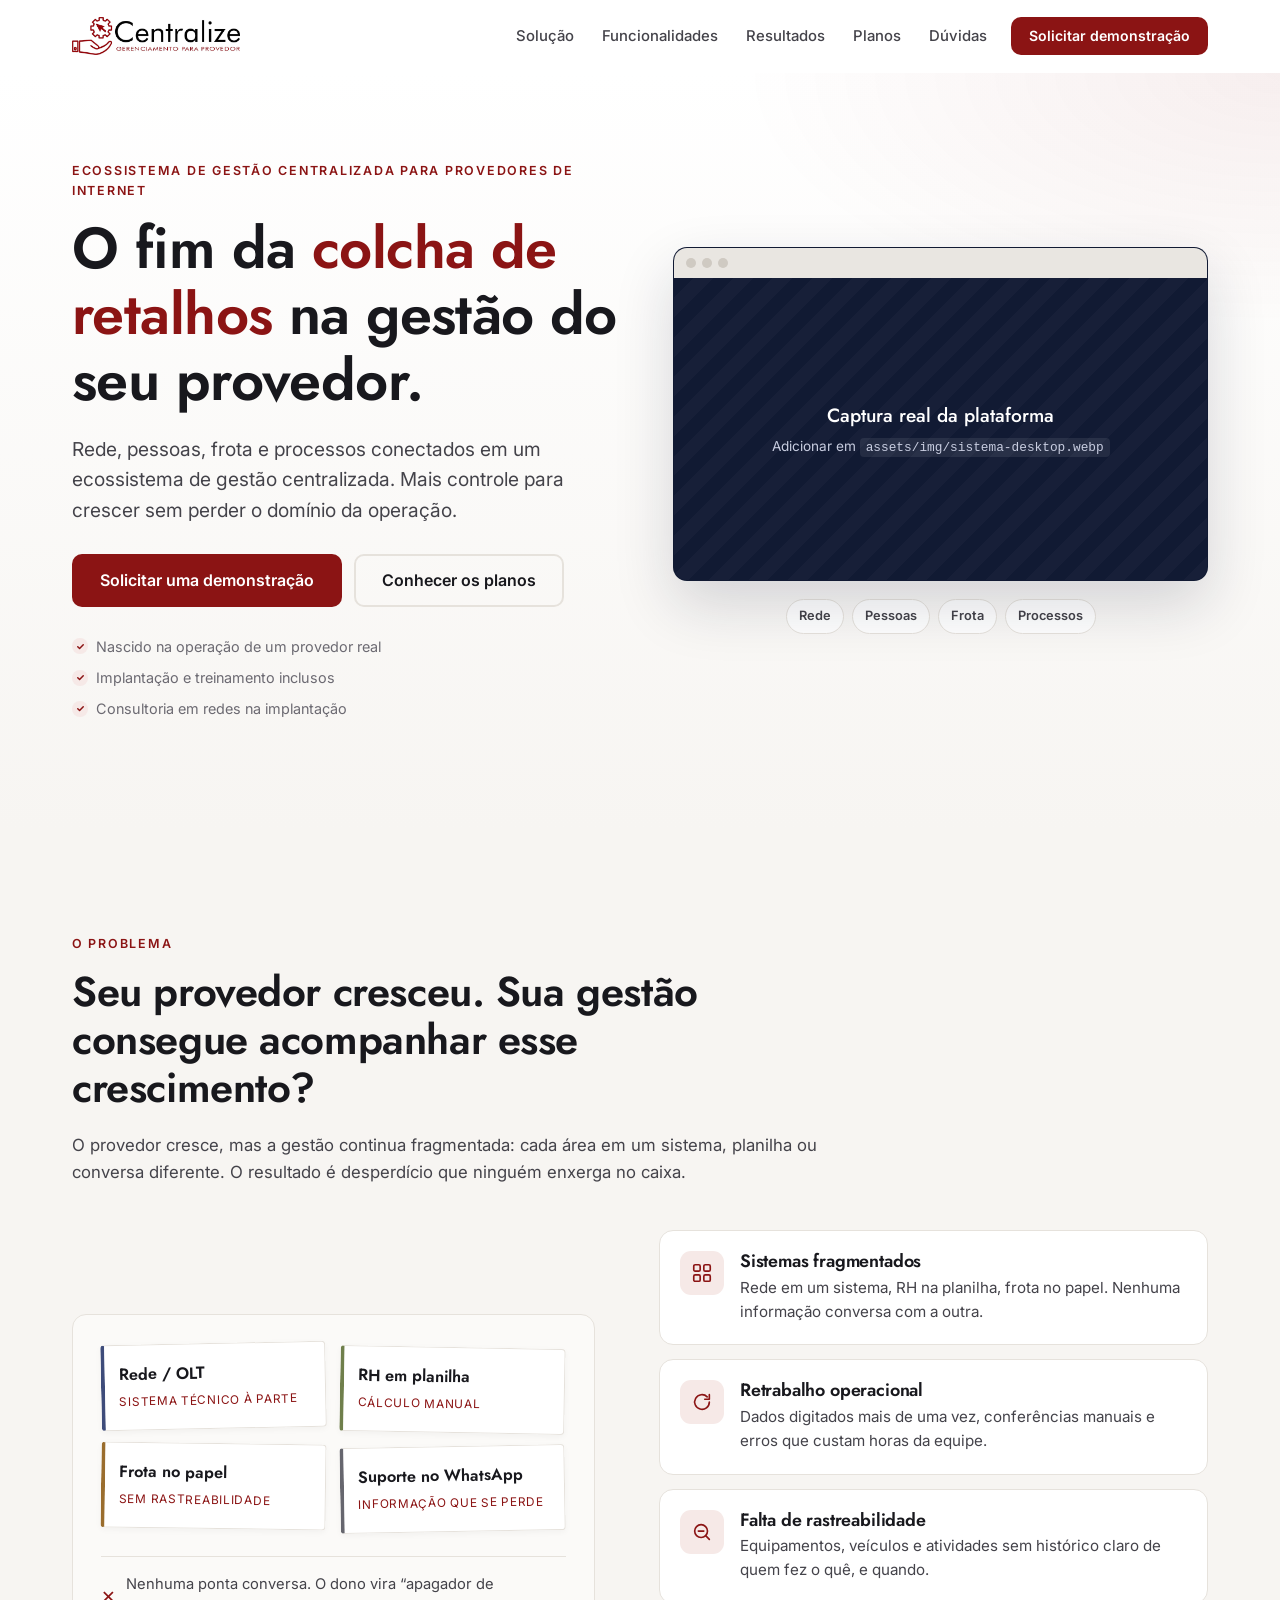
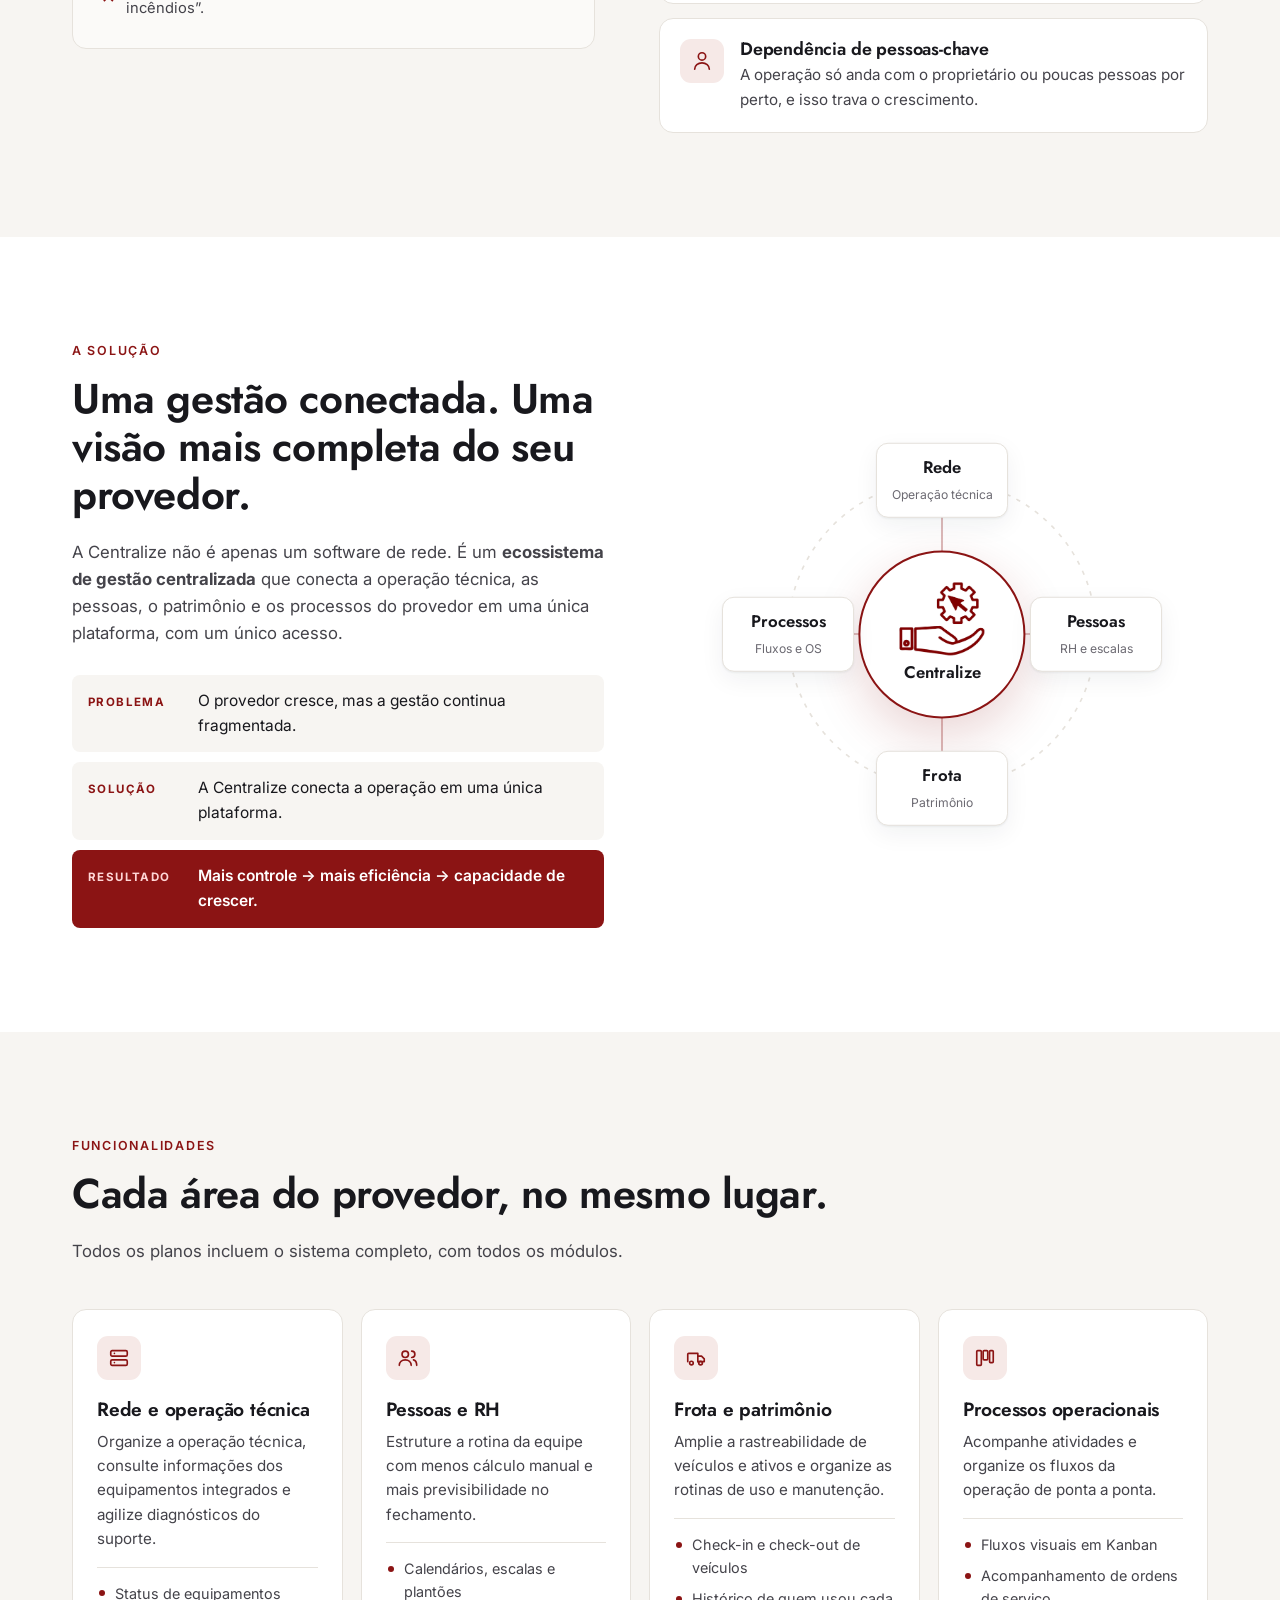
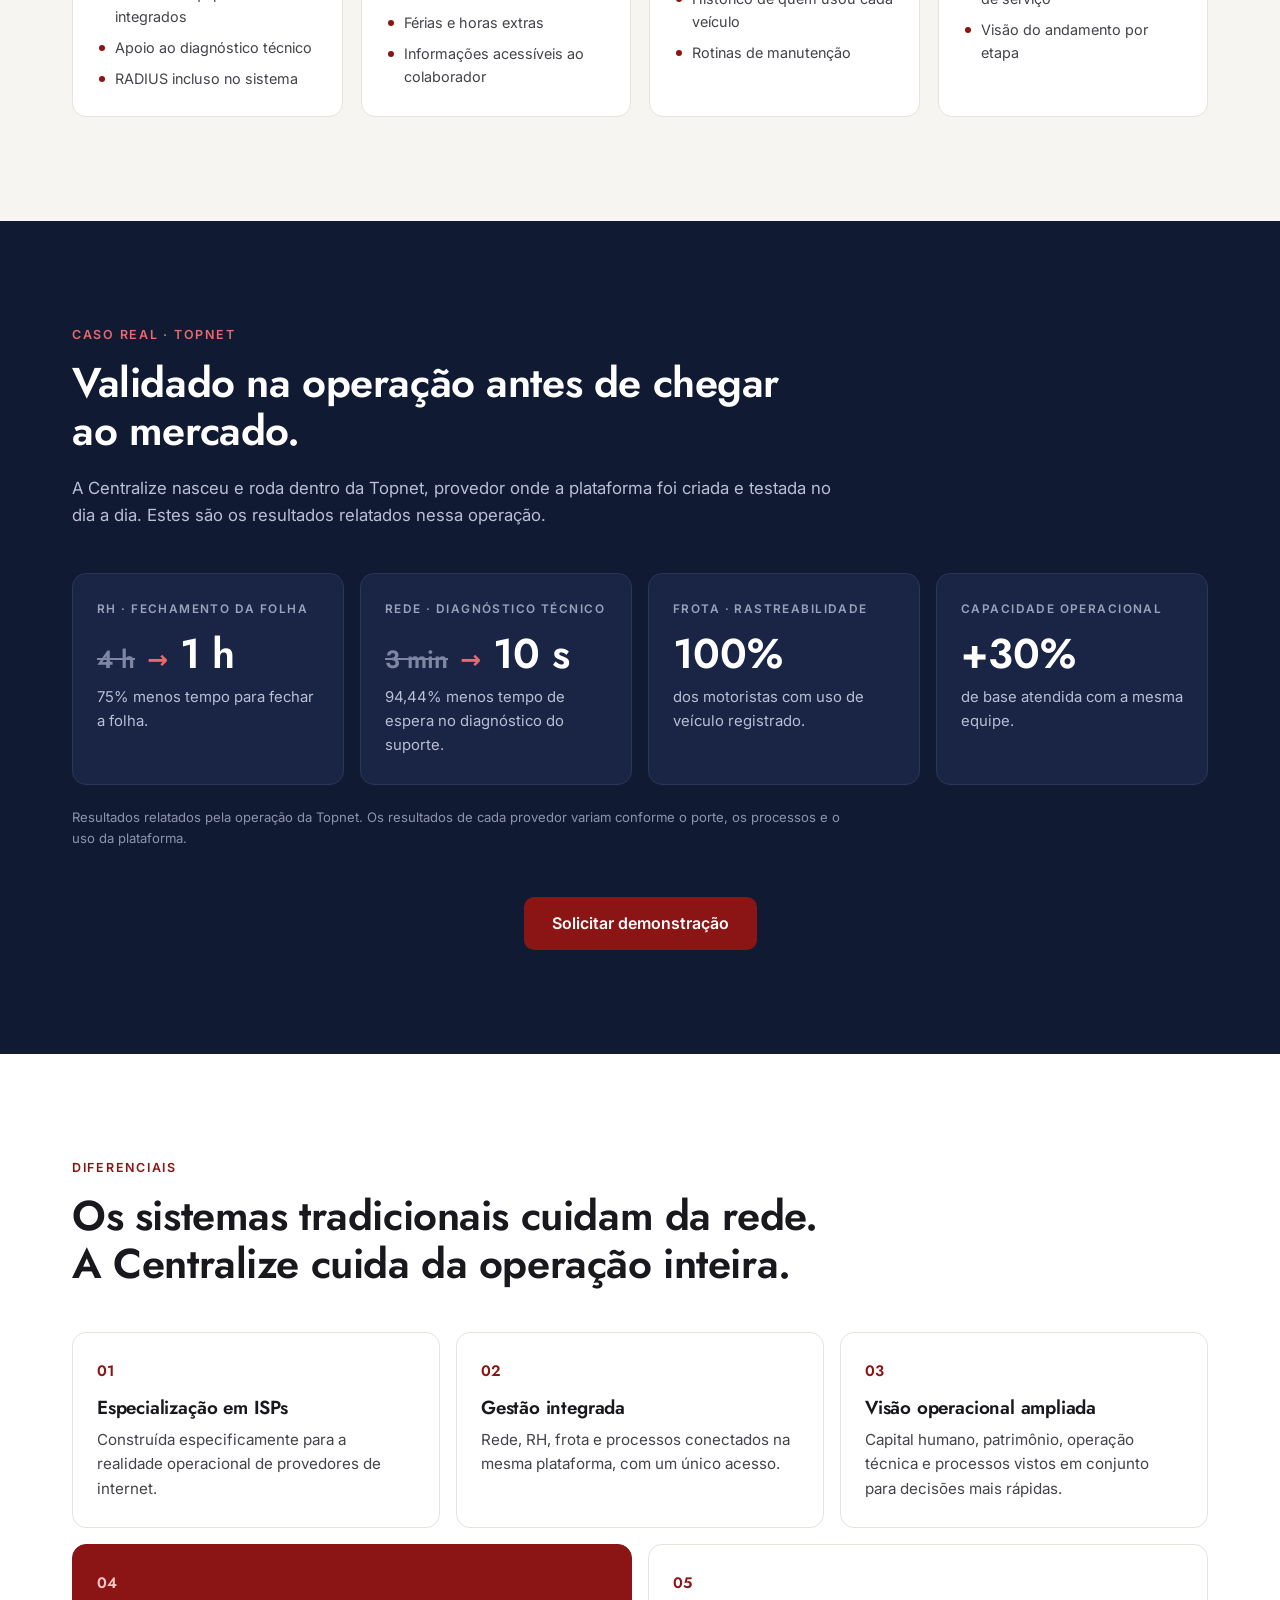
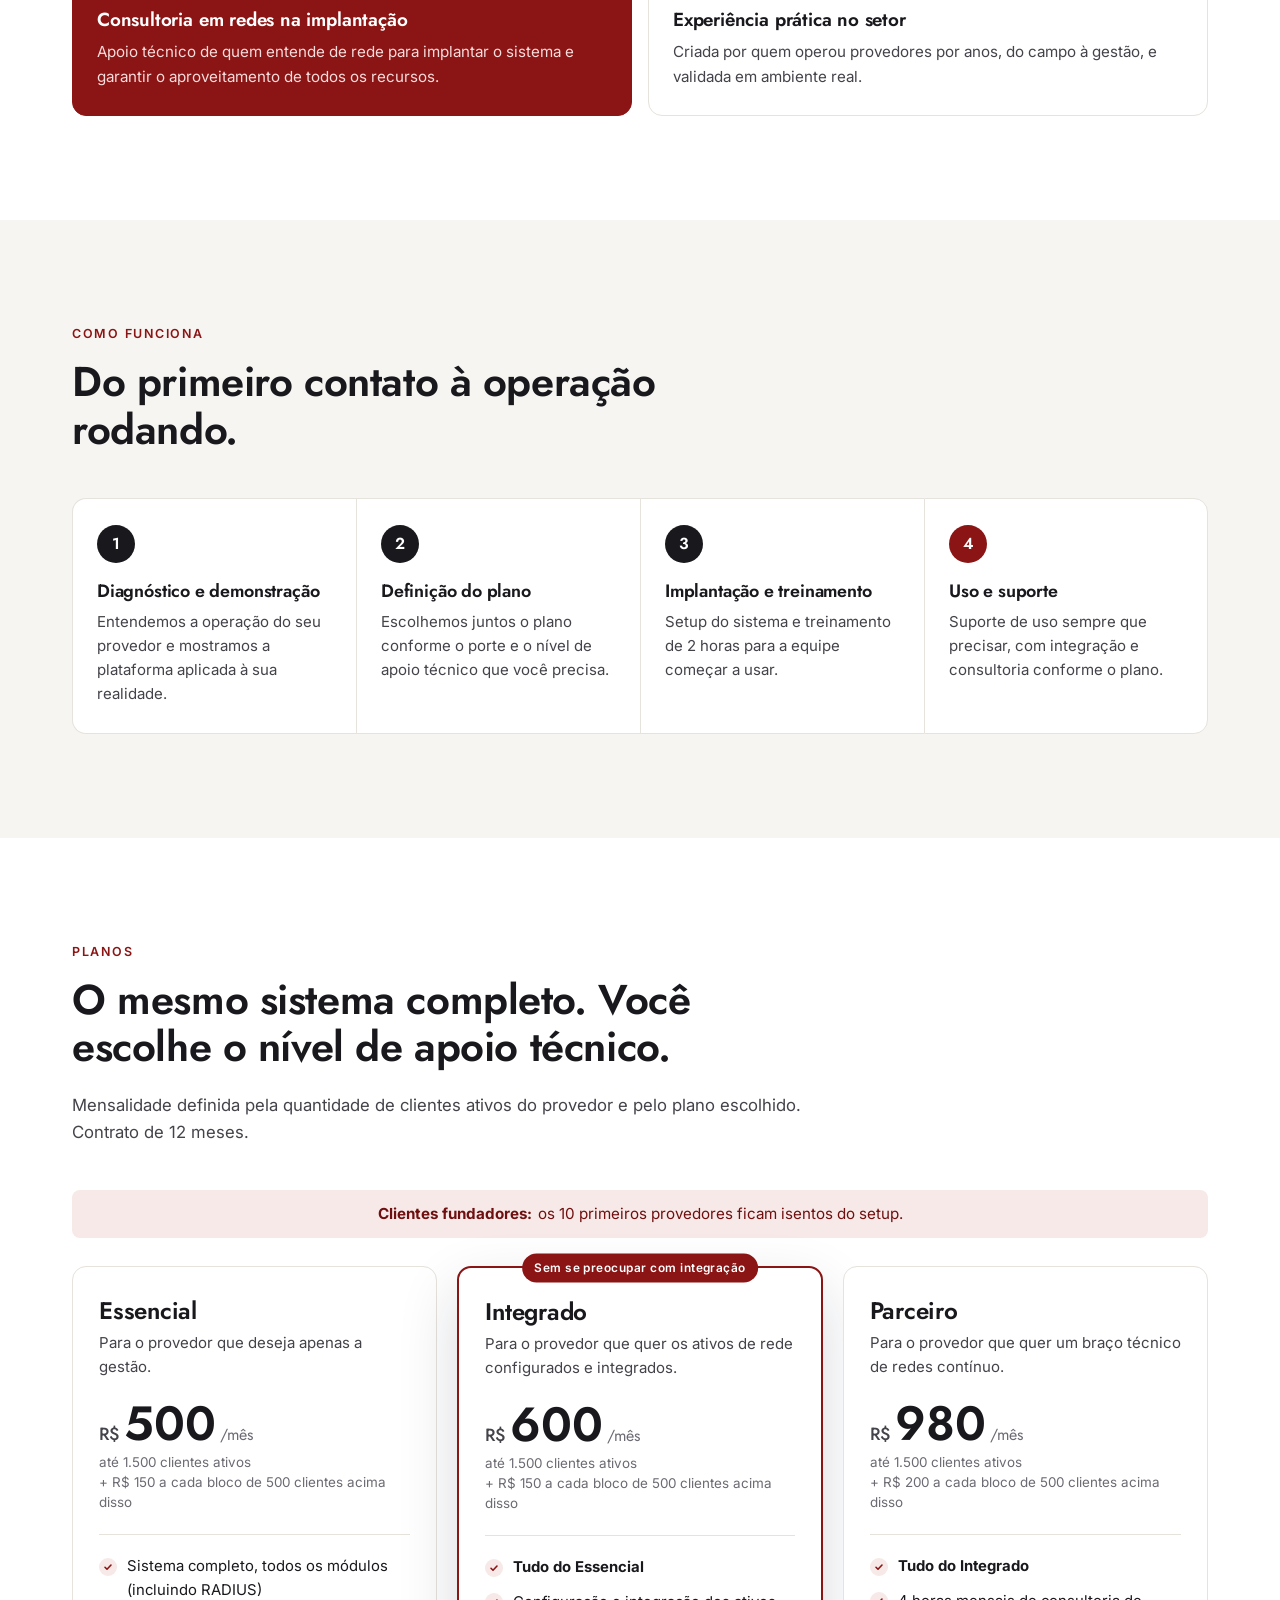
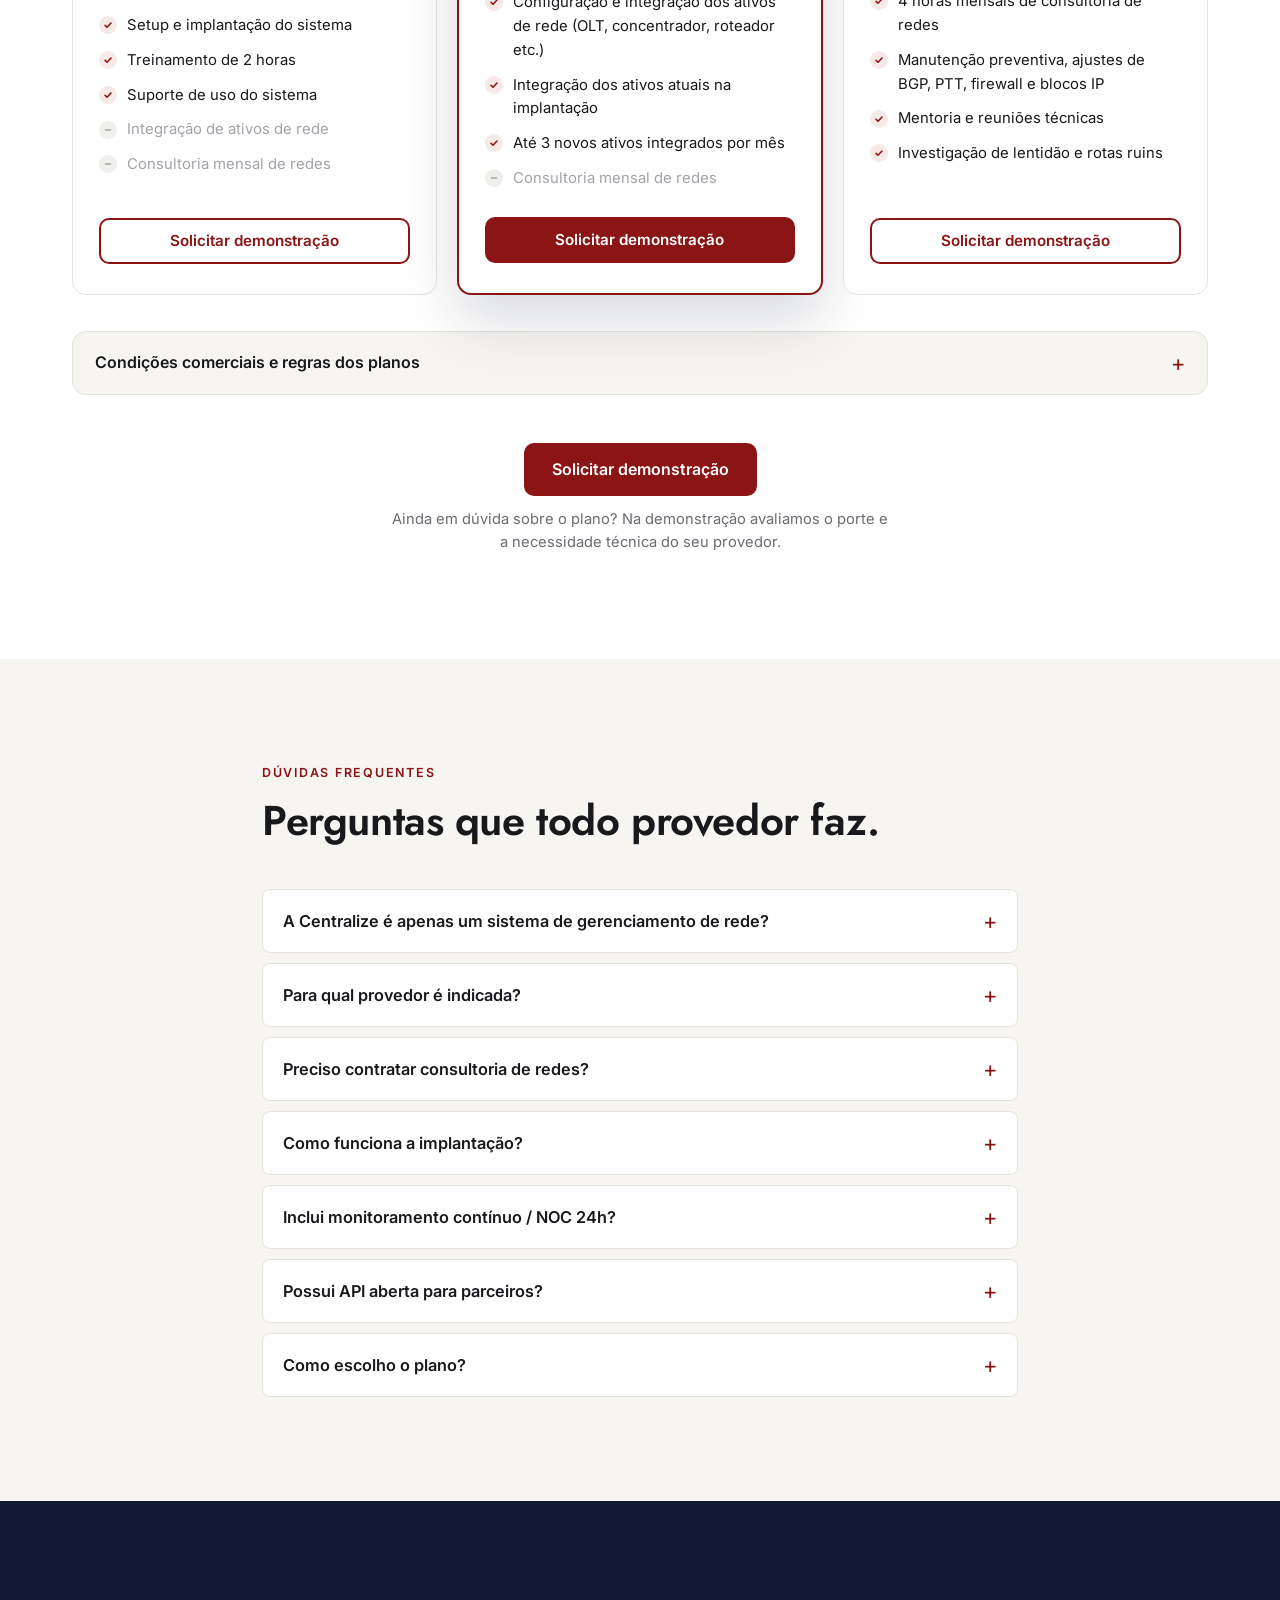
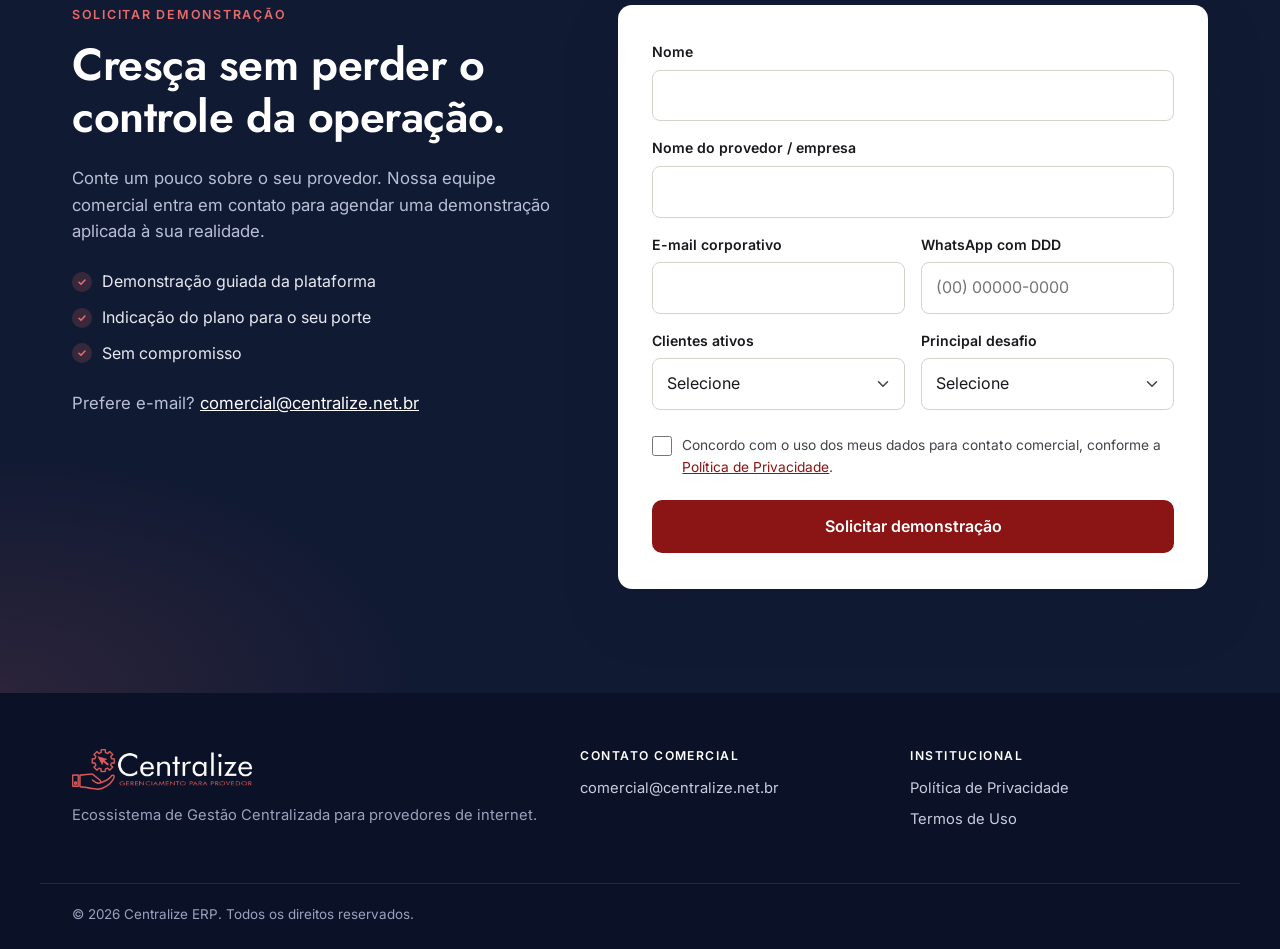
==== index.html @ 0c396b92 "Landing page inicial da Centralize Co-Authored-By: Claude Opus 5.5 <noreply@anthropic.com>" ====
<!doctype html>
<html lang="pt-BR">
<head>
  <meta charset="utf-8">
  <meta name="viewport" content="width=device-width, initial-scale=1">
  <title>Centralize ERP | Gestão integrada para provedores de internet</title>
  <meta name="description" content="ERP para provedores de internet: rede, pessoas, frota e processos conectados em um ecossistema de gestão centralizada. Cresça sem perder o controle da operação do seu ISP.">
  <link rel="canonical" href="https://centralize.net.br/">
  <meta name="theme-color" content="#8b1414">

  <meta property="og:type" content="website">
  <meta property="og:locale" content="pt_BR">
  <meta property="og:site_name" content="Centralize ERP">
  <meta property="og:title" content="Centralize ERP | Gestão integrada para provedores de internet">
  <meta property="og:description" content="Rede, pessoas, frota e processos conectados em um só ecossistema. Cresça sem perder o controle da operação.">
  <meta property="og:url" content="https://centralize.net.br/">
  <meta property="og:image" content="https://centralize.net.br/assets/img/og-image.jpg">
  <meta property="og:image:width" content="1200">
  <meta property="og:image:height" content="630">
  <meta name="twitter:card" content="summary_large_image">

  <link rel="icon" type="image/png" sizes="32x32" href="assets/img/favicon-32.png">
  <link rel="apple-touch-icon" href="assets/img/apple-touch-icon.png">

  <link rel="preconnect" href="https://fonts.googleapis.com">
  <link rel="preconnect" href="https://fonts.gstatic.com" crossorigin>
  <link href="https://fonts.googleapis.com/css2?family=Inter:wght@400;500;600;700&family=Jost:wght@500;600;700&display=swap" rel="stylesheet">
  <link rel="stylesheet" href="css/styles.css">

  <script type="application/ld+json">
  {
    "@context": "https://schema.org",
    "@type": "SoftwareApplication",
    "name": "Centralize ERP",
    "applicationCategory": "BusinessApplication",
    "operatingSystem": "Web",
    "description": "Ecossistema de gestão centralizada para provedores de internet: rede, pessoas, frota e processos em uma única plataforma.",
    "url": "https://centralize.net.br/"
  }
  </script>
</head>
<body>
  <a class="skip-link" href="#conteudo">Pular para o conteúdo</a>

  <!-- 01. Cabeçalho -->
  <header class="site-header" id="topo">
    <div class="container header-inner">
      <a href="#topo" class="brand" aria-label="Centralize ERP — início">
        <img src="assets/img/logo-horizontal.png" alt="Centralize — Gerenciamento para provedor" width="600" height="138">
      </a>
      <nav class="nav" id="nav" aria-label="Navegação principal">
        <ul>
          <li><a href="#solucao">Solução</a></li>
          <li><a href="#funcionalidades">Funcionalidades</a></li>
          <li><a href="#resultados">Resultados</a></li>
          <li><a href="#planos">Planos</a></li>
          <li><a href="#faq">Dúvidas</a></li>
        </ul>
        <a href="#demonstracao" class="btn btn-primary nav-cta" data-cta="nav_mobile">Solicitar demonstração</a>
      </nav>
      <a href="#demonstracao" class="btn btn-primary btn-sm header-cta" data-cta="header">Solicitar demonstração</a>
      <button class="nav-toggle" type="button" aria-controls="nav" aria-expanded="false" aria-label="Abrir menu">
        <span></span><span></span><span></span>
      </button>
    </div>
  </header>

  <main id="conteudo">

    <!-- 02. Hero -->
    <section class="hero" aria-labelledby="hero-title">
      <div class="container hero-grid">
        <div class="hero-copy">
          <p class="eyebrow">Ecossistema de Gestão Centralizada para provedores de internet</p>
          <h1 id="hero-title">O fim da <span class="accent">colcha de retalhos</span> na gestão do seu provedor.</h1>
          <p class="lead">Rede, pessoas, frota e processos conectados em um ecossistema de gestão centralizada. Mais controle para crescer sem perder o domínio da operação.</p>
          <div class="hero-actions">
            <a href="#demonstracao" class="btn btn-primary btn-lg" data-cta="hero">Solicitar uma demonstração</a>
            <a href="#planos" class="btn btn-ghost btn-lg" data-cta="hero_planos">Conhecer os planos</a>
          </div>
          <ul class="hero-proof" aria-label="Destaques">
            <li>Nascido na operação de um provedor real</li>
            <li>Implantação e treinamento inclusos</li>
            <li>Consultoria em redes na implantação</li>
          </ul>
        </div>

        <!-- Visual: captura REAL do sistema. Substitua o arquivo em assets/img/sistema-desktop.webp -->
        <figure class="hero-visual">
          <div class="screen" data-screenshot>
            <div class="screen-bar" aria-hidden="true"><i></i><i></i><i></i></div>
            <img src="assets/img/sistema-desktop.webp" alt="Tela da plataforma Centralize com o painel da operação técnica" width="1440" height="900" fetchpriority="high">
            <div class="screen-placeholder" aria-hidden="true">
              <strong>Captura real da plataforma</strong>
              <span>Adicionar em <code>assets/img/sistema-desktop.webp</code></span>
            </div>
          </div>
          <figcaption class="visual-tags" aria-label="Áreas conectadas">
            <span>Rede</span><span>Pessoas</span><span>Frota</span><span>Processos</span>
          </figcaption>
        </figure>
      </div>
    </section>

    <!-- 03. Problema -->
    <section class="section section-problem" id="problema" aria-labelledby="problema-title">
      <div class="container">
        <div class="section-head">
          <p class="eyebrow">O problema</p>
          <h2 id="problema-title">Seu provedor cresceu. Sua gestão consegue acompanhar esse crescimento?</h2>
          <p>O provedor cresce, mas a gestão continua fragmentada: cada área em um sistema, planilha ou conversa diferente. O resultado é desperdício que ninguém enxerga no caixa.</p>
        </div>

        <div class="problem-grid">
          <div class="patchwork" aria-hidden="true">
            <div class="patch p1"><b>Rede / OLT</b><small>Sistema técnico à parte</small></div>
            <div class="patch p2"><b>RH em planilha</b><small>Cálculo manual</small></div>
            <div class="patch p3"><b>Frota no papel</b><small>Sem rastreabilidade</small></div>
            <div class="patch p4"><b>Suporte no WhatsApp</b><small>Informação que se perde</small></div>
            <p class="patch-note">Nenhuma ponta conversa. O dono vira “apagador de incêndios”.</p>
          </div>

          <ul class="pain-list">
            <li class="pain">
              <span class="pain-icon" aria-hidden="true"><svg viewBox="0 0 24 24"><rect x="3" y="3" width="7" height="7" rx="1.5"/><rect x="14" y="3" width="7" height="7" rx="1.5"/><rect x="3" y="14" width="7" height="7" rx="1.5"/><rect x="14" y="14" width="7" height="7" rx="1.5"/></svg></span>
              <div><h3>Sistemas fragmentados</h3><p>Rede em um sistema, RH na planilha, frota no papel. Nenhuma informação conversa com a outra.</p></div>
            </li>
            <li class="pain">
              <span class="pain-icon" aria-hidden="true"><svg viewBox="0 0 24 24"><path d="M20 12a8 8 0 1 1-2.34-5.66"/><path d="M20 4v5h-5"/></svg></span>
              <div><h3>Retrabalho operacional</h3><p>Dados digitados mais de uma vez, conferências manuais e erros que custam horas da equipe.</p></div>
            </li>
            <li class="pain">
              <span class="pain-icon" aria-hidden="true"><svg viewBox="0 0 24 24"><circle cx="11" cy="11" r="7"/><path d="m20 20-4-4"/><path d="M8 11h6"/></svg></span>
              <div><h3>Falta de rastreabilidade</h3><p>Equipamentos, veículos e atividades sem histórico claro de quem fez o quê, e quando.</p></div>
            </li>
            <li class="pain">
              <span class="pain-icon" aria-hidden="true"><svg viewBox="0 0 24 24"><circle cx="12" cy="7" r="4"/><path d="M4 21c0-4 3.6-7 8-7s8 3 8 7"/></svg></span>
              <div><h3>Dependência de pessoas-chave</h3><p>A operação só anda com o proprietário ou poucas pessoas por perto, e isso trava o crescimento.</p></div>
            </li>
          </ul>
        </div>
      </div>
    </section>

    <!-- 04. Solução -->
    <section class="section section-solution" id="solucao" aria-labelledby="solucao-title">
      <div class="container solution-grid">
        <div>
          <p class="eyebrow">A solução</p>
          <h2 id="solucao-title">Uma gestão conectada. Uma visão mais completa do seu provedor.</h2>
          <p>A Centralize não é apenas um software de rede. É um <strong>ecossistema de gestão centralizada</strong> que conecta a operação técnica, as pessoas, o patrimônio e os processos do provedor em uma única plataforma, com um único acesso.</p>
          <ol class="essence">
            <li><span>Problema</span>O provedor cresce, mas a gestão continua fragmentada.</li>
            <li><span>Solução</span>A Centralize conecta a operação em uma única plataforma.</li>
            <li><span>Resultado</span>Mais controle → mais eficiência → capacidade de crescer.</li>
          </ol>
        </div>

        <div class="hub" role="img" aria-label="Diagrama: a Centralize no centro conectando Rede, Pessoas e RH, Frota e patrimônio, e Processos">
          <svg class="hub-lines" viewBox="0 0 400 400" aria-hidden="true">
            <circle cx="200" cy="200" r="140" />
            <line x1="200" y1="200" x2="200" y2="60" />
            <line x1="200" y1="200" x2="340" y2="200" />
            <line x1="200" y1="200" x2="200" y2="340" />
            <line x1="200" y1="200" x2="60" y2="200" />
          </svg>
          <div class="hub-core"><img src="assets/img/icone.png" alt="" width="240" height="207"><span>Centralize</span></div>
          <div class="hub-node n-top"><b>Rede</b><small>Operação técnica</small></div>
          <div class="hub-node n-right"><b>Pessoas</b><small>RH e escalas</small></div>
          <div class="hub-node n-bottom"><b>Frota</b><small>Patrimônio</small></div>
          <div class="hub-node n-left"><b>Processos</b><small>Fluxos e OS</small></div>
        </div>
      </div>
    </section>

    <!-- 05. Funcionalidades
         PENDENTE: publicar somente recursos confirmados como disponíveis em produção. -->
    <section class="section" id="funcionalidades" aria-labelledby="func-title">
      <div class="container">
        <div class="section-head">
          <p class="eyebrow">Funcionalidades</p>
          <h2 id="func-title">Cada área do provedor, no mesmo lugar.</h2>
          <p>Todos os planos incluem o sistema completo, com todos os módulos.</p>
        </div>

        <div class="feature-grid">
          <article class="feature">
            <span class="feature-icon" aria-hidden="true"><svg viewBox="0 0 24 24"><rect x="3" y="4" width="18" height="6" rx="1.5"/><rect x="3" y="14" width="18" height="6" rx="1.5"/><path d="M7 7h.01M7 17h.01"/></svg></span>
            <h3>Rede e operação técnica</h3>
            <p>Organize a operação técnica, consulte informações dos equipamentos integrados e agilize diagnósticos do suporte.</p>
            <ul>
              <li>Status de equipamentos integrados</li>
              <li>Apoio ao diagnóstico técnico</li>
              <li>RADIUS incluso no sistema</li>
            </ul>
          </article>
          <article class="feature">
            <span class="feature-icon" aria-hidden="true"><svg viewBox="0 0 24 24"><circle cx="9" cy="8" r="3.5"/><path d="M2.5 20c0-3.6 2.9-6 6.5-6s6.5 2.4 6.5 6"/><path d="M16 4.5a3.5 3.5 0 0 1 0 7M18 14c2.2.6 3.5 2.8 3.5 6"/></svg></span>
            <h3>Pessoas e RH</h3>
            <p>Estruture a rotina da equipe com menos cálculo manual e mais previsibilidade no fechamento.</p>
            <ul>
              <li>Calendários, escalas e plantões</li>
              <li>Férias e horas extras</li>
              <li>Informações acessíveis ao colaborador</li>
            </ul>
          </article>
          <article class="feature">
            <span class="feature-icon" aria-hidden="true"><svg viewBox="0 0 24 24"><path d="M3 16V8a1 1 0 0 1 1-1h10v9"/><path d="M14 10h4l3 3v3h-7"/><circle cx="7" cy="17.5" r="2"/><circle cx="17" cy="17.5" r="2"/></svg></span>
            <h3>Frota e patrimônio</h3>
            <p>Amplie a rastreabilidade de veículos e ativos e organize as rotinas de uso e manutenção.</p>
            <ul>
              <li>Check-in e check-out de veículos</li>
              <li>Histórico de quem usou cada veículo</li>
              <li>Rotinas de manutenção</li>
            </ul>
          </article>
          <article class="feature">
            <span class="feature-icon" aria-hidden="true"><svg viewBox="0 0 24 24"><rect x="3" y="4" width="5" height="16" rx="1"/><rect x="10" y="4" width="5" height="10" rx="1"/><rect x="17" y="4" width="4" height="13" rx="1"/></svg></span>
            <h3>Processos operacionais</h3>
            <p>Acompanhe atividades e organize os fluxos da operação de ponta a ponta.</p>
            <ul>
              <li>Fluxos visuais em Kanban</li>
              <li>Acompanhamento de ordens de serviço</li>
              <li>Visão do andamento por etapa</li>
            </ul>
          </article>
        </div>
      </div>
    </section>

    <!-- 06. Resultados / prova
         PENDENTE: confirmar metodologia, período e autorização de divulgação do caso Topnet. -->
    <section class="section section-dark" id="resultados" aria-labelledby="resultados-title">
      <div class="container">
        <div class="section-head">
          <p class="eyebrow">Caso real · Topnet</p>
          <h2 id="resultados-title">Validado na operação antes de chegar ao mercado.</h2>
          <p>A Centralize nasceu e roda dentro da Topnet, provedor onde a plataforma foi criada e testada no dia a dia. Estes são os resultados relatados nessa operação.</p>
        </div>

        <div class="stats">
          <div class="stat">
            <p class="stat-label">RH · Fechamento da folha</p>
            <p class="stat-value"><s>4 h</s> <span aria-hidden="true">→</span> 1 h</p>
            <p class="stat-desc">75% menos tempo para fechar a folha.</p>
          </div>
          <div class="stat">
            <p class="stat-label">Rede · Diagnóstico técnico</p>
            <p class="stat-value"><s>3 min</s> <span aria-hidden="true">→</span> 10 s</p>
            <p class="stat-desc">94,44% menos tempo de espera no diagnóstico do suporte.</p>
          </div>
          <div class="stat">
            <p class="stat-label">Frota · Rastreabilidade</p>
            <p class="stat-value">100%</p>
            <p class="stat-desc">dos motoristas com uso de veículo registrado.</p>
          </div>
          <div class="stat">
            <p class="stat-label">Capacidade operacional</p>
            <p class="stat-value">+30%</p>
            <p class="stat-desc">de base atendida com a mesma equipe.</p>
          </div>
        </div>
        <p class="disclaimer">Resultados relatados pela operação da Topnet. Os resultados de cada provedor variam conforme o porte, os processos e o uso da plataforma.</p>
        <div class="section-cta">
          <a href="#demonstracao" class="btn btn-primary btn-lg" data-cta="resultados">Solicitar demonstração</a>
        </div>
      </div>
    </section>

    <!-- 07. Diferenciais -->
    <section class="section" id="diferenciais" aria-labelledby="dif-title">
      <div class="container">
        <div class="section-head">
          <p class="eyebrow">Diferenciais</p>
          <h2 id="dif-title">Os sistemas tradicionais cuidam da rede. A Centralize cuida da operação inteira.</h2>
        </div>

        <div class="diff-grid">
          <article class="diff">
            <span class="diff-num">01</span>
            <h3>Especialização em ISPs</h3>
            <p>Construída especificamente para a realidade operacional de provedores de internet.</p>
          </article>
          <article class="diff">
            <span class="diff-num">02</span>
            <h3>Gestão integrada</h3>
            <p>Rede, RH, frota e processos conectados na mesma plataforma, com um único acesso.</p>
          </article>
          <article class="diff">
            <span class="diff-num">03</span>
            <h3>Visão operacional ampliada</h3>
            <p>Capital humano, patrimônio, operação técnica e processos vistos em conjunto para decisões mais rápidas.</p>
          </article>
          <article class="diff diff-highlight">
            <span class="diff-num">04</span>
            <h3>Consultoria em redes na implantação</h3>
            <p>Apoio técnico de quem entende de rede para implantar o sistema e garantir o aproveitamento de todos os recursos.</p>
          </article>
          <article class="diff">
            <span class="diff-num">05</span>
            <h3>Experiência prática no setor</h3>
            <p>Criada por quem operou provedores por anos, do campo à gestão, e validada em ambiente real.</p>
          </article>
        </div>
      </div>
    </section>

    <!-- 08. Como funciona -->
    <section class="section section-tint" id="como-funciona" aria-labelledby="como-title">
      <div class="container">
        <div class="section-head">
          <p class="eyebrow">Como funciona</p>
          <h2 id="como-title">Do primeiro contato à operação rodando.</h2>
        </div>
        <ol class="steps">
          <li class="step">
            <span class="step-num">1</span>
            <h3>Diagnóstico e demonstração</h3>
            <p>Entendemos a operação do seu provedor e mostramos a plataforma aplicada à sua realidade.</p>
          </li>
          <li class="step">
            <span class="step-num">2</span>
            <h3>Definição do plano</h3>
            <p>Escolhemos juntos o plano conforme o porte e o nível de apoio técnico que você precisa.</p>
          </li>
          <li class="step">
            <span class="step-num">3</span>
            <h3>Implantação e treinamento</h3>
            <p>Setup do sistema e treinamento de 2 horas para a equipe começar a usar.</p>
          </li>
          <li class="step">
            <span class="step-num">4</span>
            <h3>Uso e suporte</h3>
            <p>Suporte de uso sempre que precisar, com integração e consultoria conforme o plano.</p>
          </li>
        </ol>
      </div>
    </section>

    <!-- 09. Planos
         PENDENTE: valores e regras em js/config.js precisam de confirmação comercial antes de publicar. -->
    <section class="section" id="planos" aria-labelledby="planos-title">
      <div class="container">
        <div class="section-head">
          <p class="eyebrow">Planos</p>
          <h2 id="planos-title">O mesmo sistema completo. Você escolhe o nível de apoio técnico.</h2>
          <p>Mensalidade definida pela quantidade de clientes ativos do provedor e pelo plano escolhido. Contrato de 12 meses.</p>
        </div>

        <div class="founder-banner" data-founder-banner>
          <strong>Clientes fundadores:</strong> <span data-founder-text>os 10 primeiros provedores ficam isentos do setup.</span>
        </div>

        <div class="plans">
          <article class="plan">
            <header>
              <h3>Essencial</h3>
              <p class="plan-for">Para o provedor que deseja apenas a gestão.</p>
            </header>
            <p class="price"><span class="price-cur">R$</span><span class="price-val" data-price="essencial">500</span><span class="price-per">/mês</span></p>
            <p class="price-note">até <span data-tier-limit>1.500</span> clientes ativos<br><span data-extra="essencial">+ R$ 150 a cada bloco de 500 clientes acima disso</span></p>
            <ul class="plan-list">
              <li>Sistema completo, todos os módulos (incluindo RADIUS)</li>
              <li>Setup e implantação do sistema</li>
              <li>Treinamento de 2 horas</li>
              <li>Suporte de uso do sistema</li>
              <li class="off">Integração de ativos de rede</li>
              <li class="off">Consultoria mensal de redes</li>
            </ul>
            <a href="#demonstracao" class="btn btn-outline btn-block" data-cta="plano_essencial" data-plan="Essencial">Solicitar demonstração</a>
          </article>

          <article class="plan plan-featured">
            <p class="plan-badge">Sem se preocupar com integração</p>
            <header>
              <h3>Integrado</h3>
              <p class="plan-for">Para o provedor que quer os ativos de rede configurados e integrados.</p>
            </header>
            <p class="price"><span class="price-cur">R$</span><span class="price-val" data-price="integrado">600</span><span class="price-per">/mês</span></p>
            <p class="price-note">até <span data-tier-limit>1.500</span> clientes ativos<br><span data-extra="integrado">+ R$ 150 a cada bloco de 500 clientes acima disso</span></p>
            <ul class="plan-list">
              <li><strong>Tudo do Essencial</strong></li>
              <li>Configuração e integração dos ativos de rede (OLT, concentrador, roteador etc.)</li>
              <li>Integração dos ativos atuais na implantação</li>
              <li>Até <span data-included-assets>3</span> novos ativos integrados por mês</li>
              <li class="off">Consultoria mensal de redes</li>
            </ul>
            <a href="#demonstracao" class="btn btn-primary btn-block" data-cta="plano_integrado" data-plan="Integrado">Solicitar demonstração</a>
          </article>

          <article class="plan">
            <header>
              <h3>Parceiro</h3>
              <p class="plan-for">Para o provedor que quer um braço técnico de redes contínuo.</p>
            </header>
            <p class="price"><span class="price-cur">R$</span><span class="price-val" data-price="parceiro">980</span><span class="price-per">/mês</span></p>
            <p class="price-note">até <span data-tier-limit>1.500</span> clientes ativos<br><span data-extra="parceiro">+ R$ 200 a cada bloco de 500 clientes acima disso</span></p>
            <ul class="plan-list">
              <li><strong>Tudo do Integrado</strong></li>
              <li><span data-consulting-hours>4</span> horas mensais de consultoria de redes</li>
              <li>Manutenção preventiva, ajustes de BGP, PTT, firewall e blocos IP</li>
              <li>Mentoria e reuniões técnicas</li>
              <li>Investigação de lentidão e rotas ruins</li>
            </ul>
            <a href="#demonstracao" class="btn btn-outline btn-block" data-cta="plano_parceiro" data-plan="Parceiro">Solicitar demonstração</a>
          </article>
        </div>

        <details class="conditions">
          <summary>Condições comerciais e regras dos planos</summary>
          <div class="conditions-body">
            <div>
              <h4>Contrato e setup</h4>
              <ul>
                <li>Contrato de 12 meses, contado a partir da implantação e validação.</li>
                <li>Setup de <span data-setup-price>R$ 500</span>, diluído nos 6 primeiros meses do contrato.</li>
                <li>Treinamento de 2 horas incluso em todos os planos.</li>
                <li>O valor do sistema sobe de faixa automaticamente conforme a quantidade de clientes ativos.</li>
              </ul>
            </div>
            <div>
              <h4>Integração (Integrado e Parceiro)</h4>
              <ul>
                <li>Configuramos os dois lados: o sistema e o equipamento do provedor.</li>
                <li>A integração termina quando o equipamento está conectado e funcionando no sistema.</li>
                <li>Até <span data-included-assets>3</span> novos ativos por mês, sem acúmulo para o mês seguinte.</li>
                <li>Ativos excedentes no mês: <span data-asset-fee>R$ 150</span> por equipamento.</li>
              </ul>
            </div>
            <div>
              <h4>Consultoria (Parceiro)</h4>
              <ul>
                <li><span data-consulting-hours>4</span> horas por mês, não cumulativas.</li>
                <li>Acionamento de segunda a sexta, das 8h às 12h e das 14h às 18h.</li>
                <li>Atendimento emergencial fora do horário tem regra de cobrança própria, detalhada na proposta.</li>
                <li>Não inclui NOC/monitoramento contínuo, grandes projetos (reestruturação, migração de rede, rede do zero) nem projetos FTTH.</li>
              </ul>
            </div>
            <div>
              <h4>Serviços adicionais</h4>
              <ul>
                <li>Consultoria de redes além do incluso no plano, cobrada por hora.</li>
                <li>Projeto FTTH cobrado por porta de CTO: só o projeto, ou projeto com acompanhamento online da implantação.</li>
                <li>Demandas específicas de rede ou customizações fora do escopo, sob consulta.</li>
              </ul>
            </div>
          </div>
        </details>

        <div class="section-cta">
          <a href="#demonstracao" class="btn btn-primary btn-lg" data-cta="planos">Solicitar demonstração</a>
          <p class="muted">Ainda em dúvida sobre o plano? Na demonstração avaliamos o porte e a necessidade técnica do seu provedor.</p>
        </div>
      </div>
    </section>

    <!-- 10. FAQ -->
    <section class="section section-tint" id="faq" aria-labelledby="faq-title">
      <div class="container container-narrow">
        <div class="section-head">
          <p class="eyebrow">Dúvidas frequentes</p>
          <h2 id="faq-title">Perguntas que todo provedor faz.</h2>
        </div>
        <div class="faq">
          <details>
            <summary>A Centralize é apenas um sistema de gerenciamento de rede?</summary>
            <p>Não. A Centralize é um ecossistema de gestão centralizada: conecta a operação técnica a áreas como pessoas e RH, frota e patrimônio e processos operacionais, tudo em uma única plataforma.</p>
          </details>
          <details>
            <summary>Para qual provedor é indicada?</summary>
            <p>Para provedores de internet de diferentes portes e modelos de operação (B2C, B2B ou B2G). A melhor configuração depende da sua operação, da quantidade de clientes ativos e da necessidade de integração.</p>
          </details>
          <details>
            <summary>Preciso contratar consultoria de redes?</summary>
            <p>Não necessariamente. O plano Essencial contempla o sistema completo; o Integrado acrescenta a integração dos ativos de rede; e o Parceiro acrescenta consultoria mensal de redes.</p>
          </details>
          <details>
            <summary>Como funciona a implantação?</summary>
            <p>Todos os planos incluem setup do sistema e treinamento inicial de 2 horas. Nos planos Integrado e Parceiro, a implantação também cobre a integração dos ativos que o provedor já utiliza, conforme o porte da rede.</p>
          </details>
          <details>
            <summary>Inclui monitoramento contínuo / NOC 24h?</summary>
            <p>Não. Nenhum plano inclui monitoramento ativo e contínuo (NOC). O plano Parceiro oferece consultoria de redes em horário comercial para demandas comuns da rede.</p>
          </details>
          <details>
            <summary>Possui API aberta para parceiros?</summary>
            <p>Ainda não. A API aberta para parceiros faz parte da visão futura da plataforma e não está disponível no momento.</p>
          </details>
          <details>
            <summary>Como escolho o plano?</summary>
            <p>Solicite uma demonstração. Avaliamos juntos o porte do provedor, a integração necessária e o nível de apoio técnico para indicar o plano mais adequado.</p>
          </details>
        </div>
      </div>
    </section>

    <!-- 11. CTA final + formulário -->
    <section class="section section-dark section-form" id="demonstracao" aria-labelledby="demo-title">
      <div class="container form-grid">
        <div class="form-intro">
          <p class="eyebrow">Solicitar demonstração</p>
          <h2 id="demo-title">Cresça sem perder o controle da operação.</h2>
          <p>Conte um pouco sobre o seu provedor. Nossa equipe comercial entra em contato para agendar uma demonstração aplicada à sua realidade.</p>
          <ul class="checklist">
            <li>Demonstração guiada da plataforma</li>
            <li>Indicação do plano para o seu porte</li>
            <li>Sem compromisso</li>
          </ul>
          <p class="contact-alt">Prefere e-mail? <a href="mailto:comercial@centralize.net.br" data-contact-email>comercial@centralize.net.br</a></p>
        </div>

        <form class="lead-form" id="lead-form" novalidate>
          <div class="field">
            <label for="f-nome">Nome</label>
            <input id="f-nome" name="nome" type="text" autocomplete="name" required minlength="2">
            <p class="field-error" id="f-nome-err"></p>
          </div>
          <div class="field">
            <label for="f-empresa">Nome do provedor / empresa</label>
            <input id="f-empresa" name="empresa" type="text" autocomplete="organization" required minlength="2">
            <p class="field-error" id="f-empresa-err"></p>
          </div>
          <div class="field-row">
            <div class="field">
              <label for="f-email">E-mail corporativo</label>
              <input id="f-email" name="email" type="email" autocomplete="email" inputmode="email" required>
              <p class="field-error" id="f-email-err"></p>
            </div>
            <div class="field">
              <label for="f-whatsapp">WhatsApp com DDD</label>
              <input id="f-whatsapp" name="whatsapp" type="tel" autocomplete="tel-national" inputmode="tel" placeholder="(00) 00000-0000" required>
              <p class="field-error" id="f-whatsapp-err"></p>
            </div>
          </div>
          <div class="field-row">
            <div class="field">
              <label for="f-clientes">Clientes ativos</label>
              <select id="f-clientes" name="clientes" required>
                <option value="">Selecione</option>
                <option>Até 1.500</option>
                <option>1.501 a 3.000</option>
                <option>3.001 a 5.000</option>
                <option>Acima de 5.000</option>
              </select>
              <p class="field-error" id="f-clientes-err"></p>
            </div>
            <div class="field">
              <label for="f-desafio">Principal desafio</label>
              <select id="f-desafio" name="desafio" required>
                <option value="">Selecione</option>
                <option>Gestão integrada</option>
                <option>Rede</option>
                <option>RH</option>
                <option>Frota</option>
                <option>Processos</option>
                <option>Outro</option>
              </select>
              <p class="field-error" id="f-desafio-err"></p>
            </div>
          </div>

          <!-- Anti-spam: campo invisível para humanos -->
          <div class="hp" aria-hidden="true">
            <label for="f-site">Não preencha</label>
            <input id="f-site" name="site" type="text" tabindex="-1" autocomplete="off">
          </div>
          <input type="hidden" name="plano_interesse" id="f-plano">

          <div class="field field-check">
            <input id="f-privacidade" name="privacidade" type="checkbox" required>
            <label for="f-privacidade">Concordo com o uso dos meus dados para contato comercial, conforme a <a href="privacidade.html" target="_blank" rel="noopener">Política de Privacidade</a>.</label>
            <p class="field-error" id="f-privacidade-err"></p>
          </div>

          <button type="submit" class="btn btn-primary btn-lg btn-block" data-cta="form_submit">Solicitar demonstração</button>
          <p class="form-status" role="status" aria-live="polite"></p>
        </form>

        <div class="form-success" id="form-success" hidden tabindex="-1">
          <span class="success-icon" aria-hidden="true"><svg viewBox="0 0 24 24"><path d="m5 12.5 4.5 4.5L19 7.5"/></svg></span>
          <h3>Solicitação recebida!</h3>
          <p>Obrigado. Nossa equipe comercial vai entrar em contato pelo WhatsApp ou e-mail informado para agendar sua demonstração.</p>
        </div>
      </div>
    </section>
  </main>

  <!-- 12. Rodapé -->
  <footer class="site-footer">
    <div class="container footer-grid">
      <div>
        <img src="assets/img/logo-horizontal-branco.png" alt="Centralize — Gerenciamento para provedor" width="600" height="138" loading="lazy" class="footer-logo">
        <p>Ecossistema de Gestão Centralizada para provedores de internet.</p>
      </div>
      <div>
        <h2 class="footer-title">Contato comercial</h2>
        <ul>
          <li><a href="mailto:comercial@centralize.net.br" data-contact-email>comercial@centralize.net.br</a></li>
          <li data-whatsapp-item hidden><a href="#" data-whatsapp-link target="_blank" rel="noopener">WhatsApp comercial</a></li>
        </ul>
      </div>
      <div>
        <h2 class="footer-title">Institucional</h2>
        <ul>
          <li><a href="privacidade.html">Política de Privacidade</a></li>
          <li><a href="privacidade.html#termos">Termos de Uso</a></li>
        </ul>
      </div>
    </div>
    <div class="container footer-bottom">
      <p>© <span data-year>2026</span> Centralize ERP. Todos os direitos reservados.</p>
    </div>
  </footer>

  <!-- CTA fixo no mobile -->
  <div class="mobile-cta" aria-hidden="true">
    <a href="#demonstracao" class="btn btn-primary btn-block" data-cta="mobile_sticky" tabindex="-1">Solicitar demonstração</a>
  </div>

  <script src="js/config.js"></script>
  <script src="js/main.js"></script>
</body>
</html>
---- css/styles.css ----
/* ==========================================================================
   Centralize ERP — Landing page
   ========================================================================== */

:root {
  --red: #8b1414;
  --red-strong: #6f0f0f;
  --red-soft: #f6e9e7;
  --red-on-dark: #e86a6a;
  --ink: #18181d;
  --ink-2: #44434a;
  --muted: #6c6a72;
  --paper: #ffffff;
  --paper-2: #f7f5f2;
  --line: #e6e2dc;
  --navy: #111a33;
  --navy-2: #1a2445;
  --navy-line: #2b3658;

  --font-display: "Jost", "Futura", "Century Gothic", system-ui, sans-serif;
  --font-body: "Inter", system-ui, -apple-system, "Segoe UI", Roboto, sans-serif;

  --radius: 14px;
  --radius-sm: 8px;
  --shadow: 0 1px 2px rgba(17, 26, 51, .06), 0 8px 24px rgba(17, 26, 51, .06);
  --shadow-lg: 0 24px 60px rgba(17, 26, 51, .16);
  --header-h: 72px;
  --gutter: 16px;
}

*,
*::before,
*::after { box-sizing: border-box; }

html { scroll-behavior: smooth; scroll-padding-top: calc(var(--header-h) + 12px); }
@media (prefers-reduced-motion: reduce) {
  html { scroll-behavior: auto; }
  *, *::before, *::after { transition: none !important; animation: none !important; }
}

body {
  margin: 0;
  font-family: var(--font-body);
  font-size: 1rem;
  line-height: 1.6;
  color: var(--ink);
  background: var(--paper);
  -webkit-font-smoothing: antialiased;
  overflow-x: hidden;
}

img, svg { display: block; max-width: 100%; height: auto; }
a { color: var(--red); }
h1, h2, h3, h4 { font-family: var(--font-display); line-height: 1.15; margin: 0 0 .5em; letter-spacing: -.01em; }
p { margin: 0 0 1em; }
ul, ol { margin: 0; padding: 0; }

:focus-visible { outline: 3px solid var(--red); outline-offset: 3px; border-radius: 4px; }

.skip-link {
  position: absolute; left: 16px; top: -100px; z-index: 100;
  background: var(--ink); color: #fff; padding: 10px 16px; border-radius: var(--radius-sm);
}
.skip-link:focus { top: 12px; }

.container { width: 100%; max-width: 1200px; margin: 0 auto; padding: 0 var(--gutter); }
.container-narrow { max-width: 820px; }
@media (min-width: 768px) { :root { --gutter: 32px; } }

.eyebrow {
  font-size: .78rem; font-weight: 600; letter-spacing: .14em; text-transform: uppercase;
  color: var(--red); margin-bottom: 14px;
}
.accent { color: var(--red); }
.muted { color: var(--muted); }

/* --------------------------------------------------------------------------
   Botões
   -------------------------------------------------------------------------- */
.btn {
  display: inline-flex; align-items: center; justify-content: center; gap: 8px;
  font: 600 .95rem/1.2 var(--font-body);
  padding: 12px 20px; border-radius: 10px; border: 2px solid transparent;
  text-decoration: none; cursor: pointer; transition: background .2s, color .2s, border-color .2s, transform .2s;
  text-align: center;
}
.btn:hover { transform: translateY(-1px); }
.btn-sm { padding: 9px 16px; font-size: .88rem; }
.btn-lg { padding: 15px 26px; font-size: 1rem; }
.btn-block { width: 100%; }
.btn-primary { background: var(--red); color: #fff; }
.btn-primary:hover { background: var(--red-strong); }
.btn-ghost { background: transparent; color: var(--ink); border-color: var(--line); }
.btn-ghost:hover { border-color: var(--ink); }
.btn-outline { background: transparent; color: var(--red); border-color: var(--red); }
.btn-outline:hover { background: var(--red); color: #fff; }
.btn[disabled] { opacity: .65; cursor: progress; transform: none; }

/* --------------------------------------------------------------------------
   01. Cabeçalho
   -------------------------------------------------------------------------- */
.site-header {
  position: sticky; top: 0; z-index: 50;
  background: rgba(255, 255, 255, .92);
  backdrop-filter: saturate(1.4) blur(10px);
  -webkit-backdrop-filter: saturate(1.4) blur(10px);
  border-bottom: 1px solid transparent;
  transition: border-color .2s, box-shadow .2s;
}
.site-header.is-scrolled { border-bottom-color: var(--line); box-shadow: 0 4px 20px rgba(17, 26, 51, .05); }
.header-inner { display: flex; align-items: center; gap: 24px; height: var(--header-h); }
.brand img { width: 168px; }

.nav { margin-left: auto; }
.nav ul { list-style: none; display: flex; gap: 28px; }
.nav a:not(.btn) { color: var(--ink-2); text-decoration: none; font-weight: 500; font-size: .93rem; }
.nav a:not(.btn):hover { color: var(--red); }
.nav-cta { display: none; }

.nav-toggle {
  display: none; margin-left: auto; width: 44px; height: 44px; border: 0; background: transparent;
  cursor: pointer; padding: 10px; border-radius: var(--radius-sm);
}
.nav-toggle span { display: block; height: 2px; background: var(--ink); margin: 5px 0; border-radius: 2px; transition: transform .25s, opacity .25s; }
.nav-toggle[aria-expanded="true"] span:nth-child(1) { transform: translateY(7px) rotate(45deg); }
.nav-toggle[aria-expanded="true"] span:nth-child(2) { opacity: 0; }
.nav-toggle[aria-expanded="true"] span:nth-child(3) { transform: translateY(-7px) rotate(-45deg); }

@media (max-width: 960px) {
  .brand img { width: 144px; }
  .header-cta { display: none; }
  .nav-toggle { display: block; }
  .nav {
    position: fixed; inset: var(--header-h) 0 auto 0; margin: 0;
    background: #fff; border-bottom: 1px solid var(--line); box-shadow: var(--shadow-lg);
    padding: 12px var(--gutter) 20px;
    transform: translateY(-8px); opacity: 0; visibility: hidden;
    transition: opacity .2s, transform .2s, visibility .2s;
  }
  .nav.is-open { transform: none; opacity: 1; visibility: visible; }
  .nav ul { flex-direction: column; gap: 0; }
  .nav a:not(.btn) { display: block; padding: 13px 0; border-bottom: 1px solid var(--line); font-size: 1rem; }
  .nav-cta { display: flex; width: 100%; margin-top: 16px; }
}

/* --------------------------------------------------------------------------
   02. Hero
   -------------------------------------------------------------------------- */
.hero {
  position: relative; overflow: hidden;
  padding: 56px 0 72px;
  background:
    radial-gradient(900px 420px at 100% 0%, rgba(139, 20, 20, .07), transparent 60%),
    linear-gradient(180deg, #fff 0%, var(--paper-2) 100%);
}
.hero-grid { display: grid; gap: 48px; align-items: center; }
.hero h1 { font-size: clamp(2.1rem, 6vw, 3.6rem); font-weight: 600; margin-bottom: 20px; }
.lead { font-size: clamp(1.05rem, 2vw, 1.2rem); color: var(--ink-2); max-width: 36em; }
.hero-actions { display: flex; flex-wrap: wrap; gap: 12px; margin: 28px 0 28px; }
.hero-proof { list-style: none; display: flex; flex-wrap: wrap; gap: 8px 22px; font-size: .9rem; color: var(--muted); }
.hero-proof li { display: flex; align-items: center; gap: 8px; }
.hero-proof li::before {
  content: ""; width: 16px; height: 16px; flex: none; border-radius: 50%;
  background: var(--red-soft) url("data:image/svg+xml,%3Csvg xmlns='http://www.w3.org/2000/svg' viewBox='0 0 24 24' fill='none' stroke='%238b1414' stroke-width='3.2' stroke-linecap='round' stroke-linejoin='round'%3E%3Cpath d='m6 12.5 4 4L18 8'/%3E%3C/svg%3E") center/11px no-repeat;
}

@media (max-width: 559px) {
  .hero-actions .btn { width: 100%; }
}
@media (min-width: 1024px) {
  .hero { padding: 88px 0 110px; }
  .hero-grid { grid-template-columns: 1.02fr 1fr; gap: 56px; }
}

.hero-visual { margin: 0; position: relative; }
.screen {
  position: relative; border-radius: var(--radius); overflow: hidden;
  background: var(--navy); box-shadow: var(--shadow-lg);
  border: 1px solid rgba(17, 26, 51, .12);
  aspect-ratio: 16 / 10;
}
.screen-bar { display: flex; gap: 6px; padding: 10px 12px; background: #e9e6e1; }
.screen-bar i { width: 10px; height: 10px; border-radius: 50%; background: #cfcac2; }
.screen img { width: 100%; height: calc(100% - 30px); object-fit: cover; object-position: top left; }
.screen-placeholder {
  display: none; position: absolute; inset: 30px 0 0; flex-direction: column; align-items: center; justify-content: center; gap: 6px;
  padding: 24px; text-align: center; color: #c8cde0;
  background:
    repeating-linear-gradient(135deg, transparent 0 14px, rgba(255, 255, 255, .025) 14px 28px),
    var(--navy);
}
.screen-placeholder strong { font-family: var(--font-display); font-size: 1.2rem; color: #fff; font-weight: 500; }
.screen-placeholder span { font-size: .85rem; }
.screen-placeholder code { font-size: .8rem; background: rgba(255, 255, 255, .08); padding: 2px 6px; border-radius: 4px; }
.screen.is-missing img { display: none; }
.screen.is-missing .screen-placeholder { display: flex; }

.visual-tags { display: flex; flex-wrap: wrap; gap: 8px; margin-top: 18px; justify-content: center; }
.visual-tags span {
  font-size: .8rem; font-weight: 600; color: var(--ink-2);
  padding: 6px 12px; border-radius: 999px; background: #fff; border: 1px solid var(--line);
}

/* --------------------------------------------------------------------------
   Seções genéricas
   -------------------------------------------------------------------------- */
.section { padding: 72px 0; }
@media (min-width: 1024px) { .section { padding: 104px 0; } }
.section-tint { background: var(--paper-2); }
.section-head { max-width: 760px; margin-bottom: 44px; }
.section-head h2 { font-size: clamp(1.75rem, 4vw, 2.6rem); font-weight: 600; }
.section-head p:last-child { color: var(--ink-2); font-size: 1.05rem; margin-bottom: 0; }
.section-cta { display: flex; flex-direction: column; align-items: center; gap: 12px; text-align: center; margin-top: 48px; }
.section-cta .muted { font-size: .92rem; max-width: 34em; margin: 0; }

.section-dark { background: var(--navy); color: #e7e9f2; }
.section-dark h2, .section-dark h3 { color: #fff; }
.section-dark .eyebrow { color: var(--red-on-dark); }
.section-dark .section-head p:last-child { color: #b9bfd4; }
.section-dark a:not(.btn) { color: #fff; }
.section-dark .lead-form a { color: var(--red); }

/* --------------------------------------------------------------------------
   03. Problema
   -------------------------------------------------------------------------- */
.section-problem { background: var(--paper-2); }
.problem-grid { display: grid; gap: 40px; align-items: center; }
@media (min-width: 960px) { .problem-grid { grid-template-columns: 1fr 1.05fr; gap: 64px; } }

.patchwork {
  display: grid; grid-template-columns: 1fr 1fr; gap: 14px;
  padding: 28px; background: #fbfaf8; border: 1px solid var(--line); border-radius: var(--radius);
}
.patch {
  background: #fff; border: 1px solid var(--line); border-left: 4px solid var(--c, var(--ink));
  padding: 16px 14px; border-radius: 4px; box-shadow: 0 2px 6px rgba(0, 0, 0, .04);
}
.patch b { display: block; font-family: var(--font-display); font-size: 1.02rem; font-weight: 600; }
.patch small { font-size: .74rem; letter-spacing: .06em; text-transform: uppercase; color: var(--red); }
.p1 { --c: #3e4c7a; transform: rotate(-1.2deg); }
.p2 { --c: #6f7f4b; transform: rotate(1deg) translateY(4px); }
.p3 { --c: #9a6d2d; transform: rotate(.8deg); }
.p4 { --c: #66666e; transform: rotate(-1deg) translateY(3px); }
.patch-note {
  grid-column: 1 / -1; margin: 14px 0 0; padding-top: 16px; border-top: 1px solid var(--line);
  display: flex; gap: 10px; align-items: center; font-size: .92rem; color: var(--ink-2);
}
.patch-note::before { content: "✕"; color: var(--red); font-weight: 700; font-size: 1.1rem; }
@media (max-width: 420px) {
  .patchwork { grid-template-columns: 1fr; padding: 20px; }
}

.pain-list { list-style: none; display: grid; gap: 14px; }
.pain {
  display: flex; gap: 16px; align-items: flex-start;
  background: #fff; border: 1px solid var(--line); border-radius: var(--radius); padding: 20px;
}
.pain h3 { font-size: 1.12rem; margin-bottom: 4px; font-weight: 600; }
.pain p { margin: 0; color: var(--ink-2); font-size: .95rem; }
.pain-icon, .feature-icon {
  flex: none; width: 44px; height: 44px; border-radius: 11px;
  display: grid; place-items: center; background: var(--red-soft);
}
.pain-icon svg, .feature-icon svg {
  width: 22px; height: 22px; fill: none; stroke: var(--red); stroke-width: 1.8; stroke-linecap: round; stroke-linejoin: round;
}

/* --------------------------------------------------------------------------
   04. Solução
   -------------------------------------------------------------------------- */
.solution-grid { display: grid; gap: 48px; align-items: center; }
@media (min-width: 960px) { .solution-grid { grid-template-columns: 1fr 1fr; gap: 72px; } }
.solution-grid > div:first-child h2 { font-size: clamp(1.75rem, 4vw, 2.6rem); font-weight: 600; }
.solution-grid > div:first-child > p:not(.eyebrow) { color: var(--ink-2); font-size: 1.05rem; }

.essence { list-style: none; display: grid; gap: 10px; margin-top: 28px; }
.essence li {
  display: grid; grid-template-columns: 96px 1fr; gap: 14px; align-items: baseline;
  padding: 14px 16px; border-radius: var(--radius-sm); background: var(--paper-2);
  font-size: .97rem;
}
.essence li:last-child { background: var(--red); color: #fff; font-weight: 600; }
.essence span { font-size: .72rem; font-weight: 700; letter-spacing: .12em; text-transform: uppercase; color: var(--red); }
.essence li:last-child span { color: #ffd6d6; }
@media (max-width: 420px) { .essence li { grid-template-columns: 1fr; gap: 2px; } }

.hub { position: relative; width: 100%; max-width: 440px; margin: 0 auto; aspect-ratio: 1; }
.hub-lines { position: absolute; inset: 0; width: 100%; height: 100%; }
.hub-lines circle { fill: none; stroke: var(--line); stroke-width: 1.5; stroke-dasharray: 4 6; }
.hub-lines line { stroke: var(--red); stroke-width: 1.5; opacity: .35; }
.hub-core {
  position: absolute; left: 50%; top: 50%; transform: translate(-50%, -50%);
  width: 38%; aspect-ratio: 1; border-radius: 50%;
  background: #fff; border: 2px solid var(--red); box-shadow: 0 18px 50px rgba(139, 20, 20, .18);
  display: flex; flex-direction: column; align-items: center; justify-content: center; gap: 4px;
}
.hub-core img { width: 52%; }
.hub-core span { font-family: var(--font-display); font-weight: 600; font-size: clamp(.8rem, 2.6vw, 1.05rem); }
.hub-node {
  position: absolute; transform: translate(-50%, -50%);
  background: #fff; border: 1px solid var(--line); border-radius: 12px; box-shadow: var(--shadow);
  padding: 10px 14px; text-align: center; min-width: 30%;
}
.hub-node b { display: block; font-family: var(--font-display); font-weight: 600; font-size: clamp(.9rem, 2.8vw, 1.05rem); }
.hub-node small { font-size: clamp(.66rem, 2vw, .76rem); color: var(--muted); }
.n-top { left: 50%; top: 15%; }
.n-right { left: 85%; top: 50%; }
.n-bottom { left: 50%; top: 85%; }
.n-left { left: 15%; top: 50%; }
@media (max-width: 420px) { .hub-node { padding: 7px 8px; min-width: 0; } }

/* --------------------------------------------------------------------------
   05. Funcionalidades
   -------------------------------------------------------------------------- */
#funcionalidades { background: var(--paper-2); }
.feature-grid { display: grid; gap: 18px; }
@media (min-width: 640px) { .feature-grid { grid-template-columns: 1fr 1fr; } }
@media (min-width: 1100px) { .feature-grid { grid-template-columns: repeat(4, 1fr); } }
.feature {
  background: #fff; border: 1px solid var(--line); border-radius: var(--radius); padding: 26px 24px;
  transition: box-shadow .2s, transform .2s;
}
.feature:hover { box-shadow: var(--shadow); transform: translateY(-2px); }
.feature h3 { font-size: 1.2rem; font-weight: 600; margin-top: 18px; }
.feature p { color: var(--ink-2); font-size: .95rem; }
.feature ul { list-style: none; display: grid; gap: 8px; padding-top: 14px; border-top: 1px solid var(--line); }
.feature li { position: relative; padding-left: 18px; font-size: .9rem; color: var(--ink-2); }
.feature li::before { content: ""; position: absolute; left: 2px; top: .62em; width: 6px; height: 6px; border-radius: 50%; background: var(--red); }

/* --------------------------------------------------------------------------
   06. Resultados
   -------------------------------------------------------------------------- */
.stats { display: grid; gap: 16px; }
@media (min-width: 640px) { .stats { grid-template-columns: 1fr 1fr; } }
@media (min-width: 1024px) { .stats { grid-template-columns: repeat(4, 1fr); } }
.stat { background: var(--navy-2); border: 1px solid var(--navy-line); border-radius: var(--radius); padding: 26px 24px; }
.stat-label { font-size: .74rem; font-weight: 600; letter-spacing: .12em; text-transform: uppercase; color: #9aa2bd; margin-bottom: 14px; }
.stat-value { font-family: var(--font-display); font-weight: 600; font-size: clamp(2rem, 5vw, 2.6rem); line-height: 1; color: #fff; margin-bottom: 12px; white-space: nowrap; }
.stat-value s { color: #7e86a3; font-size: .6em; text-decoration-thickness: 2px; }
.stat-value span { color: var(--red-on-dark); font-size: .6em; }
.stat-desc { margin: 0; color: #b9bfd4; font-size: .93rem; }
.disclaimer { margin: 22px 0 0; font-size: .82rem; color: #8d94ae; max-width: 60em; }

/* --------------------------------------------------------------------------
   07. Diferenciais
   -------------------------------------------------------------------------- */
.diff-grid { display: grid; gap: 16px; }
@media (min-width: 640px) { .diff-grid { grid-template-columns: 1fr 1fr; } }
@media (min-width: 1024px) {
  .diff-grid { grid-template-columns: repeat(6, 1fr); }
  .diff { grid-column: span 2; }
  .diff:nth-child(4) { grid-column: 1 / span 3; }
  .diff:nth-child(5) { grid-column: 4 / span 3; }
}
.diff { border: 1px solid var(--line); border-radius: var(--radius); padding: 26px 24px; background: #fff; }
.diff h3 { font-size: 1.18rem; font-weight: 600; }
.diff p { margin: 0; color: var(--ink-2); font-size: .95rem; }
.diff-num { display: block; font-family: var(--font-display); font-weight: 600; color: var(--red); font-size: .95rem; margin-bottom: 14px; }
.diff-highlight { background: var(--red); border-color: var(--red); color: #fff; }
.diff-highlight h3 { color: #fff; }
.diff-highlight p { color: #f7dcdc; }
.diff-highlight .diff-num { color: #ffc9c9; }

/* --------------------------------------------------------------------------
   08. Como funciona
   -------------------------------------------------------------------------- */
.steps { list-style: none; display: grid; gap: 16px; counter-reset: step; }
@media (min-width: 640px) { .steps { grid-template-columns: 1fr 1fr; } }
@media (min-width: 1024px) { .steps { grid-template-columns: repeat(4, 1fr); gap: 0; } }
.step { position: relative; background: #fff; border: 1px solid var(--line); border-radius: var(--radius); padding: 26px 24px; }
@media (min-width: 1024px) {
  .step { border-radius: 0; border-right: 0; }
  .step:first-child { border-radius: var(--radius) 0 0 var(--radius); }
  .step:last-child { border-radius: 0 var(--radius) var(--radius) 0; border-right: 1px solid var(--line); }
}
.step-num {
  display: grid; place-items: center; width: 38px; height: 38px; border-radius: 50%;
  background: var(--ink); color: #fff; font-family: var(--font-display); font-weight: 600; margin-bottom: 18px;
}
.step:last-child .step-num { background: var(--red); }
.step h3 { font-size: 1.12rem; font-weight: 600; }
.step p { margin: 0; color: var(--ink-2); font-size: .94rem; }

/* --------------------------------------------------------------------------
   09. Planos
   -------------------------------------------------------------------------- */
.founder-banner {
  display: flex; flex-wrap: wrap; gap: 6px; align-items: center; justify-content: center; text-align: center;
  background: var(--red-soft); color: var(--red-strong); border-radius: var(--radius-sm);
  padding: 12px 18px; margin-bottom: 28px; font-size: .95rem;
}
.founder-banner[hidden] { display: none; }

.plans { display: grid; gap: 20px; align-items: stretch; }
@media (min-width: 960px) { .plans { grid-template-columns: repeat(3, 1fr); } }
.plan {
  position: relative; display: flex; flex-direction: column;
  background: #fff; border: 1px solid var(--line); border-radius: var(--radius); padding: 30px 26px;
}
.plan-featured { border: 2px solid var(--red); box-shadow: var(--shadow-lg); }
@media (min-width: 960px) { .plan-featured { transform: translateY(-10px); } }
.plan-badge {
  position: absolute; top: 0; left: 50%; transform: translate(-50%, -50%); white-space: nowrap;
  background: var(--red); color: #fff; font-size: .74rem; font-weight: 600; letter-spacing: .04em;
  padding: 5px 12px; border-radius: 999px; margin: 0;
}
.plan h3 { font-size: 1.5rem; font-weight: 600; margin-bottom: 6px; }
.plan-for { color: var(--ink-2); font-size: .94rem; min-height: 3em; }
.price { display: flex; align-items: baseline; gap: 4px; margin: 6px 0 4px; font-family: var(--font-display); }
.price-cur { font-size: 1.1rem; font-weight: 500; color: var(--ink-2); }
.price-val { font-size: 3rem; font-weight: 600; line-height: 1; }
.price-per { font-size: 1rem; color: var(--muted); }
.price-note { font-size: .84rem; color: var(--muted); line-height: 1.5; margin-bottom: 22px; }
.plan-list { list-style: none; display: grid; gap: 11px; padding-top: 20px; margin-bottom: 26px; border-top: 1px solid var(--line); flex: 1; align-content: start; }
.plan-list li { position: relative; padding-left: 28px; font-size: .93rem; }
.plan-list li::before {
  content: ""; position: absolute; left: 0; top: .15em; width: 18px; height: 18px; border-radius: 50%;
  background: var(--red-soft) url("data:image/svg+xml,%3Csvg xmlns='http://www.w3.org/2000/svg' viewBox='0 0 24 24' fill='none' stroke='%238b1414' stroke-width='3.2' stroke-linecap='round' stroke-linejoin='round'%3E%3Cpath d='m6 12.5 4 4L18 8'/%3E%3C/svg%3E") center/12px no-repeat;
}
.plan-list li.off { color: #a4a1a8; }
.plan-list li.off::before {
  background: #f1efec url("data:image/svg+xml,%3Csvg xmlns='http://www.w3.org/2000/svg' viewBox='0 0 24 24' fill='none' stroke='%23a4a1a8' stroke-width='3' stroke-linecap='round'%3E%3Cpath d='M7 12h10'/%3E%3C/svg%3E") center/12px no-repeat;
}

.conditions { margin-top: 36px; border: 1px solid var(--line); border-radius: var(--radius); background: var(--paper-2); }
.conditions summary {
  cursor: pointer; padding: 18px 22px; font-weight: 600; list-style: none;
  display: flex; justify-content: space-between; align-items: center; gap: 12px;
}
.conditions summary::-webkit-details-marker { display: none; }
.conditions summary::after, .faq summary::after {
  content: "+"; font-size: 1.4rem; font-weight: 400; color: var(--red); line-height: 1; transition: transform .2s;
}
.conditions[open] summary::after, .faq details[open] summary::after { transform: rotate(45deg); }
.conditions-body { display: grid; gap: 24px; padding: 4px 22px 24px; }
@media (min-width: 768px) { .conditions-body { grid-template-columns: 1fr 1fr; gap: 28px 40px; } }
.conditions h4 { font-size: 1rem; font-weight: 600; margin-bottom: 10px; }
.conditions ul { list-style: none; display: grid; gap: 8px; }
.conditions li { position: relative; padding-left: 16px; font-size: .9rem; color: var(--ink-2); }
.conditions li::before { content: "–"; position: absolute; left: 0; color: var(--red); }

/* --------------------------------------------------------------------------
   10. FAQ
   -------------------------------------------------------------------------- */
.faq { display: grid; gap: 10px; }
.faq details { background: #fff; border: 1px solid var(--line); border-radius: var(--radius-sm); }
.faq summary {
  cursor: pointer; list-style: none; padding: 18px 20px; font-weight: 600; font-size: 1.02rem;
  display: flex; justify-content: space-between; align-items: center; gap: 16px;
}
.faq summary::-webkit-details-marker { display: none; }
.faq details p { padding: 0 20px 18px; margin: 0; color: var(--ink-2); }

/* --------------------------------------------------------------------------
   11. Formulário
   -------------------------------------------------------------------------- */
.section-form { background: radial-gradient(700px 400px at 0% 100%, rgba(232, 106, 106, .12), transparent 60%), var(--navy); }
.form-grid { display: grid; gap: 40px; align-items: start; }
@media (min-width: 960px) { .form-grid { grid-template-columns: .9fr 1.1fr; gap: 64px; } }
.form-intro h2 { font-size: clamp(1.9rem, 4.4vw, 2.8rem); font-weight: 600; }
.form-intro > p:not(.eyebrow) { color: #b9bfd4; font-size: 1.05rem; }
.checklist { list-style: none; display: grid; gap: 10px; margin: 24px 0; }
.checklist li { display: flex; gap: 10px; align-items: center; }
.checklist li::before {
  content: ""; width: 20px; height: 20px; flex: none; border-radius: 50%;
  background: rgba(232, 106, 106, .18) url("data:image/svg+xml,%3Csvg xmlns='http://www.w3.org/2000/svg' viewBox='0 0 24 24' fill='none' stroke='%23e86a6a' stroke-width='3.2' stroke-linecap='round' stroke-linejoin='round'%3E%3Cpath d='m6 12.5 4 4L18 8'/%3E%3C/svg%3E") center/12px no-repeat;
}
.contact-alt { font-size: .92rem; color: #9aa2bd; }

.lead-form, .form-success {
  background: #fff; color: var(--ink); border-radius: var(--radius); padding: 28px 22px; box-shadow: var(--shadow-lg);
}
@media (min-width: 640px) { .lead-form, .form-success { padding: 36px 34px; } }
.field { margin-bottom: 16px; }
.field-row { display: grid; gap: 0 16px; }
@media (min-width: 560px) { .field-row { grid-template-columns: 1fr 1fr; } }
.field label { display: block; font-size: .88rem; font-weight: 600; margin-bottom: 6px; }
.field input:not([type="checkbox"]), .field select {
  width: 100%; font: inherit; font-size: 1rem; color: var(--ink);
  padding: 12px 14px; border: 1.5px solid #d6d2cb; border-radius: var(--radius-sm); background: #fff;
  transition: border-color .15s, box-shadow .15s;
}
.field select {
  appearance: none; -webkit-appearance: none; padding-right: 40px;
  background: #fff url("data:image/svg+xml,%3Csvg xmlns='http://www.w3.org/2000/svg' viewBox='0 0 24 24' fill='none' stroke='%2344434a' stroke-width='2' stroke-linecap='round' stroke-linejoin='round'%3E%3Cpath d='m6 9 6 6 6-6'/%3E%3C/svg%3E") right 12px center/18px no-repeat;
}
.field input:focus, .field select:focus { outline: none; border-color: var(--red); box-shadow: 0 0 0 3px rgba(139, 20, 20, .15); }
.field.has-error input:not([type="checkbox"]), .field.has-error select { border-color: #c62828; background-color: #fff7f7; }
.field-error { margin: 6px 0 0; font-size: .82rem; color: #c62828; min-height: 0; }
.field-error:empty { display: none; }
.field-check { display: grid; grid-template-columns: auto 1fr; gap: 0 10px; align-items: start; margin: 8px 0 22px; }
.field-check input { width: 20px; height: 20px; margin: 2px 0 0; accent-color: var(--red); }
.field-check label { font-weight: 400; font-size: .86rem; color: var(--ink-2); margin: 0; }
.field-check .field-error { grid-column: 2; }
.hp { position: absolute !important; left: -9999px; width: 1px; height: 1px; overflow: hidden; }
.form-status { margin: 12px 0 0; font-size: .9rem; text-align: center; }
.form-status.is-error { color: #c62828; }
.form-status:empty { display: none; }

.form-success { text-align: center; padding-block: 56px; }
.form-success:focus { outline: none; }
.success-icon { display: grid; place-items: center; width: 64px; height: 64px; margin: 0 auto 18px; border-radius: 50%; background: #e7f4ea; }
.success-icon svg { width: 32px; height: 32px; fill: none; stroke: #2e7d32; stroke-width: 2.6; stroke-linecap: round; stroke-linejoin: round; }
.form-success h3 { font-size: 1.6rem; color: var(--ink); }
.form-success p { color: var(--ink-2); margin: 0; }

/* --------------------------------------------------------------------------
   12. Rodapé
   -------------------------------------------------------------------------- */
.site-footer { background: #0b1126; color: #9aa2bd; padding: 56px 0 0; font-size: .92rem; }
.footer-grid { display: grid; gap: 32px; padding-bottom: 40px; }
@media (min-width: 768px) { .footer-grid { grid-template-columns: 1.6fr 1fr 1fr; } }
.footer-logo { width: 180px; margin-bottom: 14px; }
.footer-title { font-family: var(--font-body); font-size: .76rem; font-weight: 600; letter-spacing: .12em; text-transform: uppercase; color: #fff; margin-bottom: 14px; }
.site-footer ul { list-style: none; display: grid; gap: 8px; }
.site-footer a { color: #c8cde0; text-decoration: none; }
.site-footer a:hover { color: #fff; text-decoration: underline; }
.footer-bottom { border-top: 1px solid #1f2847; padding-top: 20px; padding-bottom: 24px; font-size: .84rem; }
.footer-bottom p { margin: 0; }

/* --------------------------------------------------------------------------
   CTA fixo (mobile)
   -------------------------------------------------------------------------- */
.mobile-cta {
  position: fixed; left: 0; right: 0; bottom: 0; z-index: 40;
  padding: 10px var(--gutter) calc(10px + env(safe-area-inset-bottom));
  background: rgba(255, 255, 255, .96); border-top: 1px solid var(--line);
  box-shadow: 0 -6px 24px rgba(17, 26, 51, .08);
  transform: translateY(110%); transition: transform .25s;
}
.mobile-cta.is-visible { transform: none; }
@media (min-width: 961px) { .mobile-cta { display: none; } }
@media (max-width: 960px) { body { padding-bottom: 72px; } }

/* --------------------------------------------------------------------------
   Animação de entrada
   -------------------------------------------------------------------------- */
.js .reveal { opacity: 0; transform: translateY(16px); transition: opacity .6s ease, transform .6s ease; }
.js .reveal.is-in { opacity: 1; transform: none; }
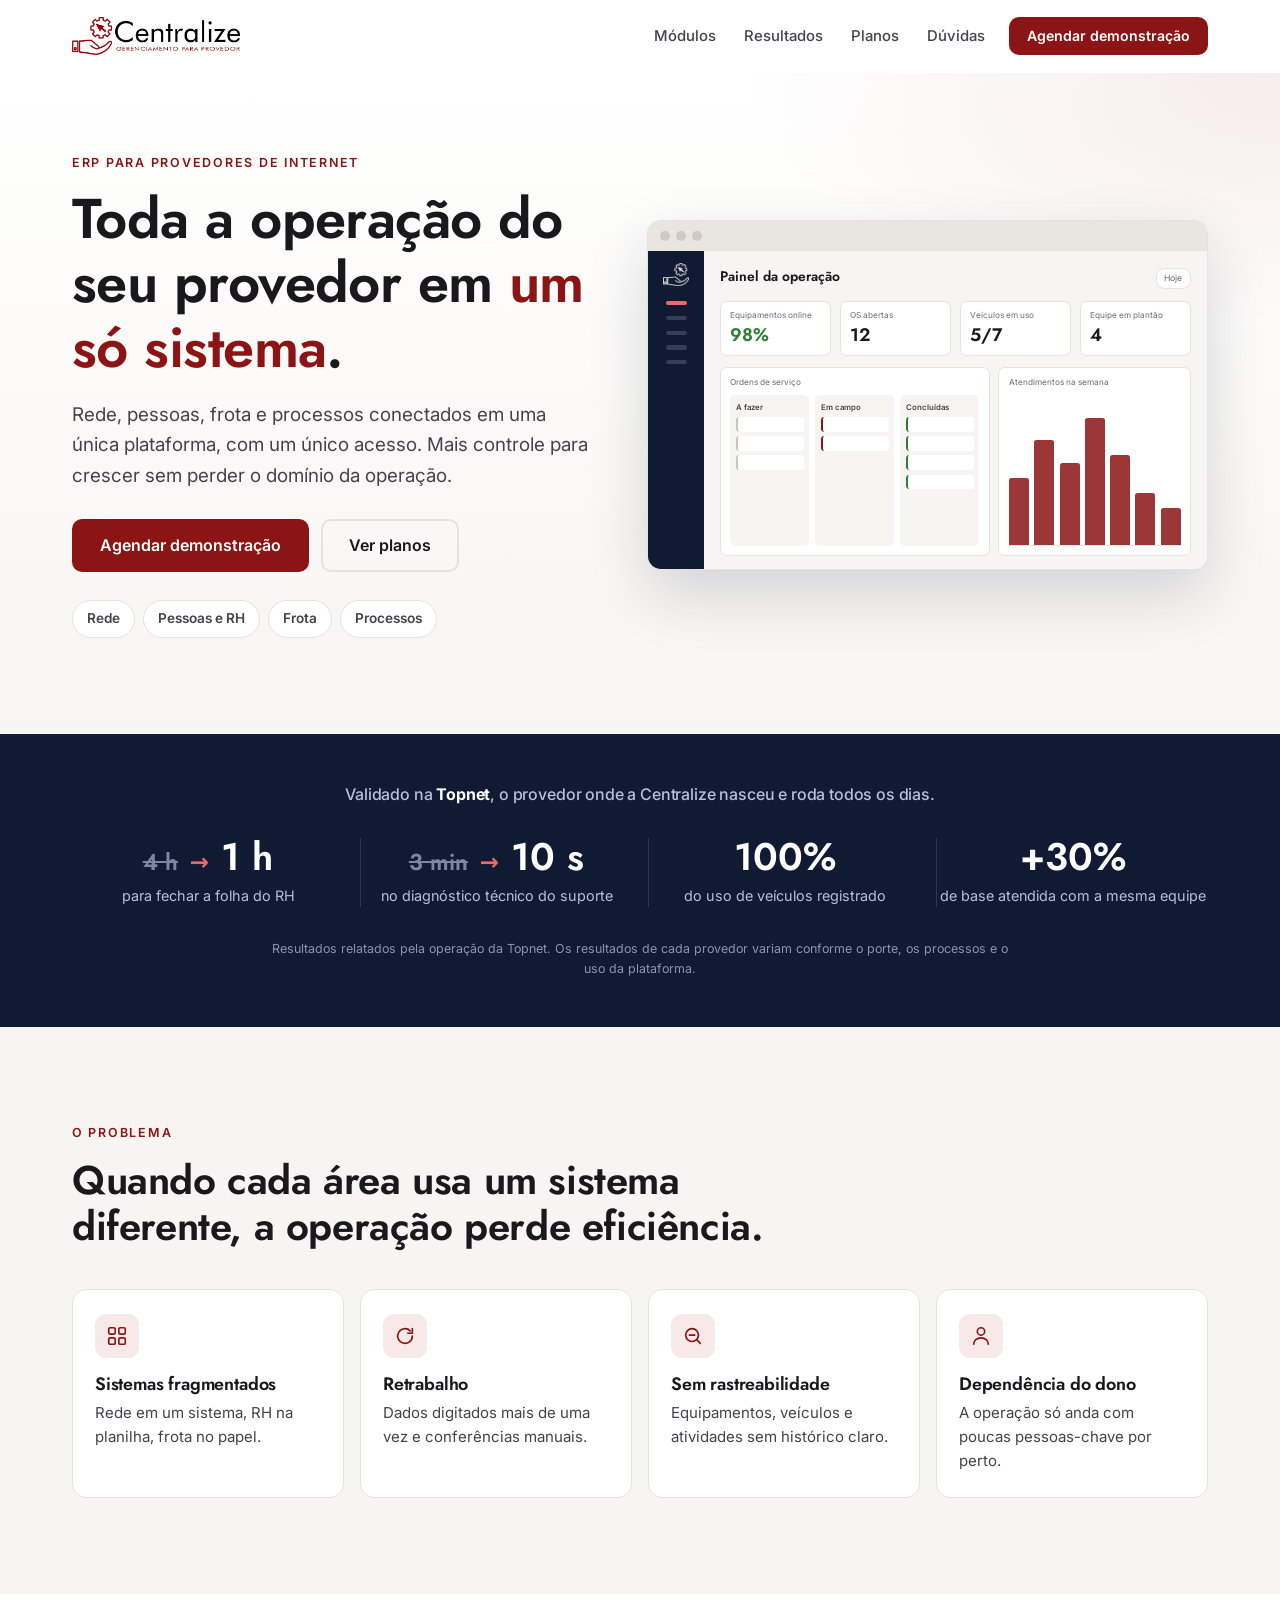
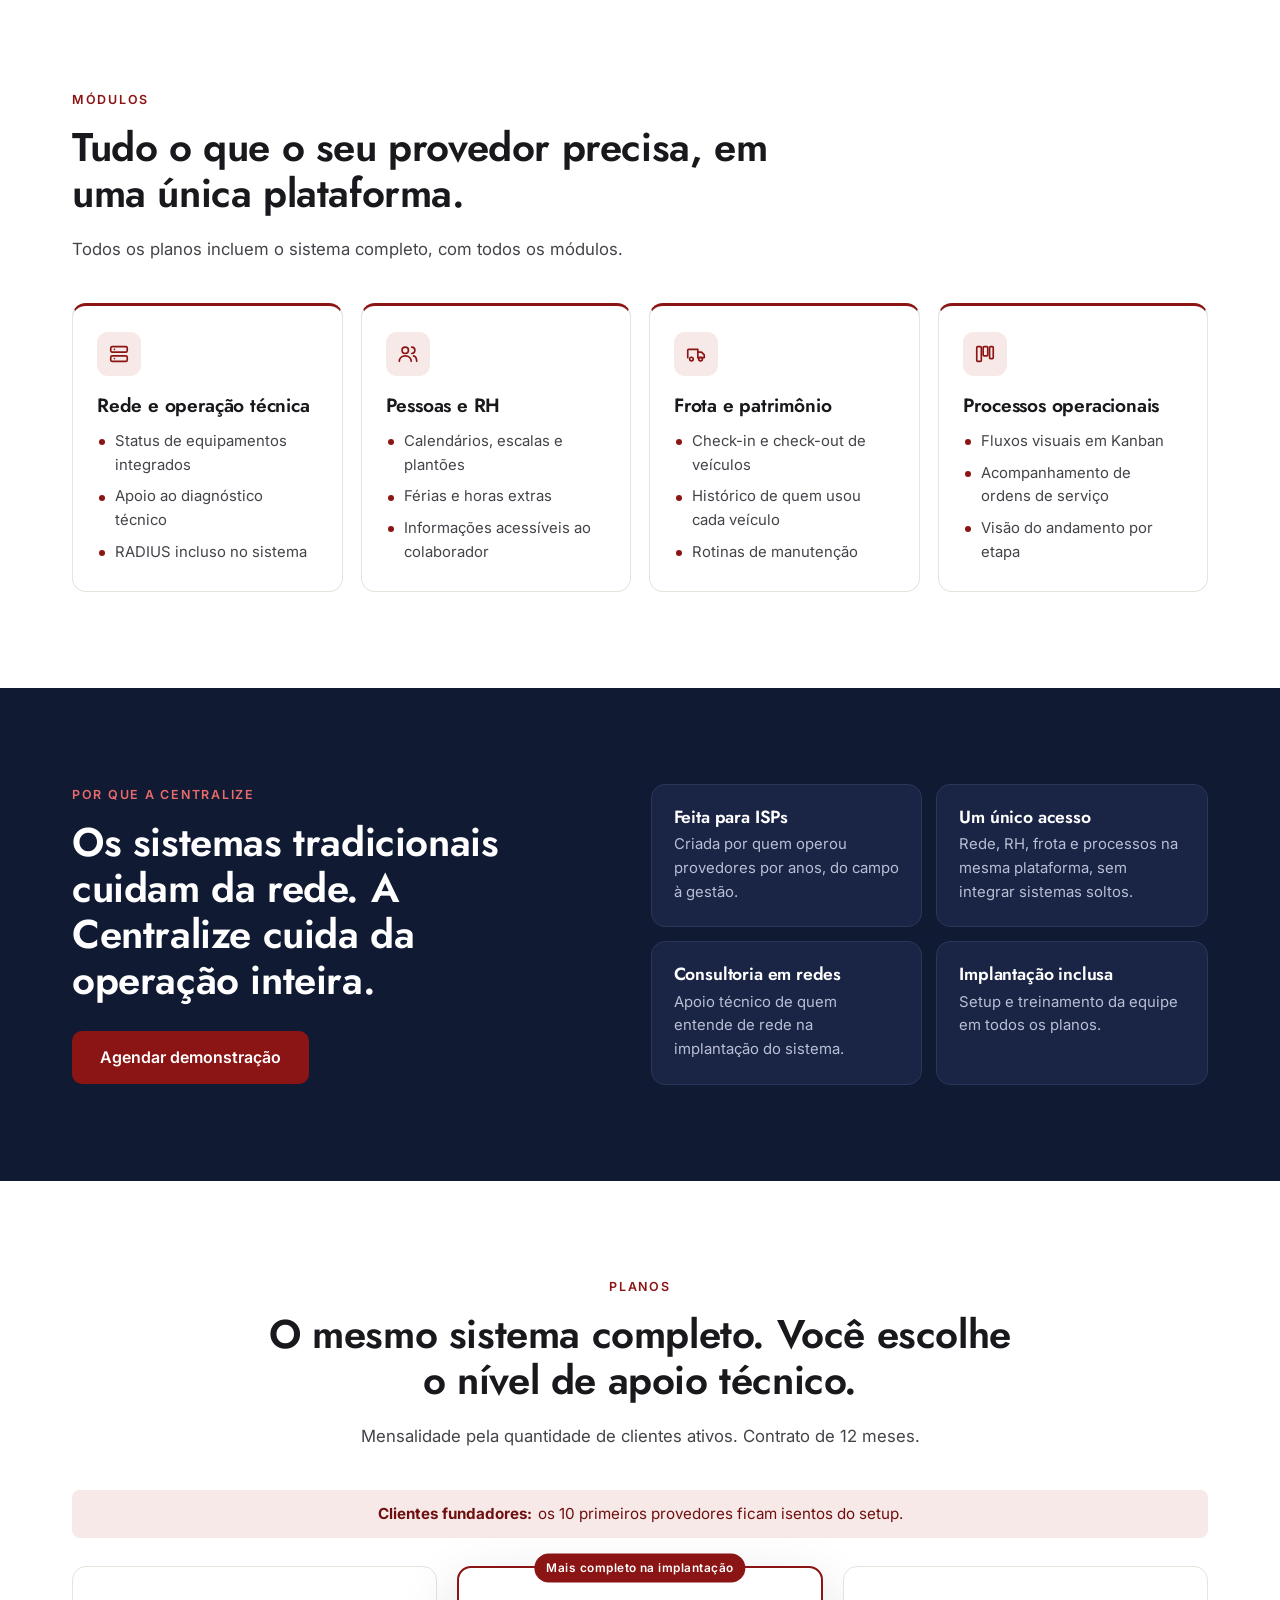
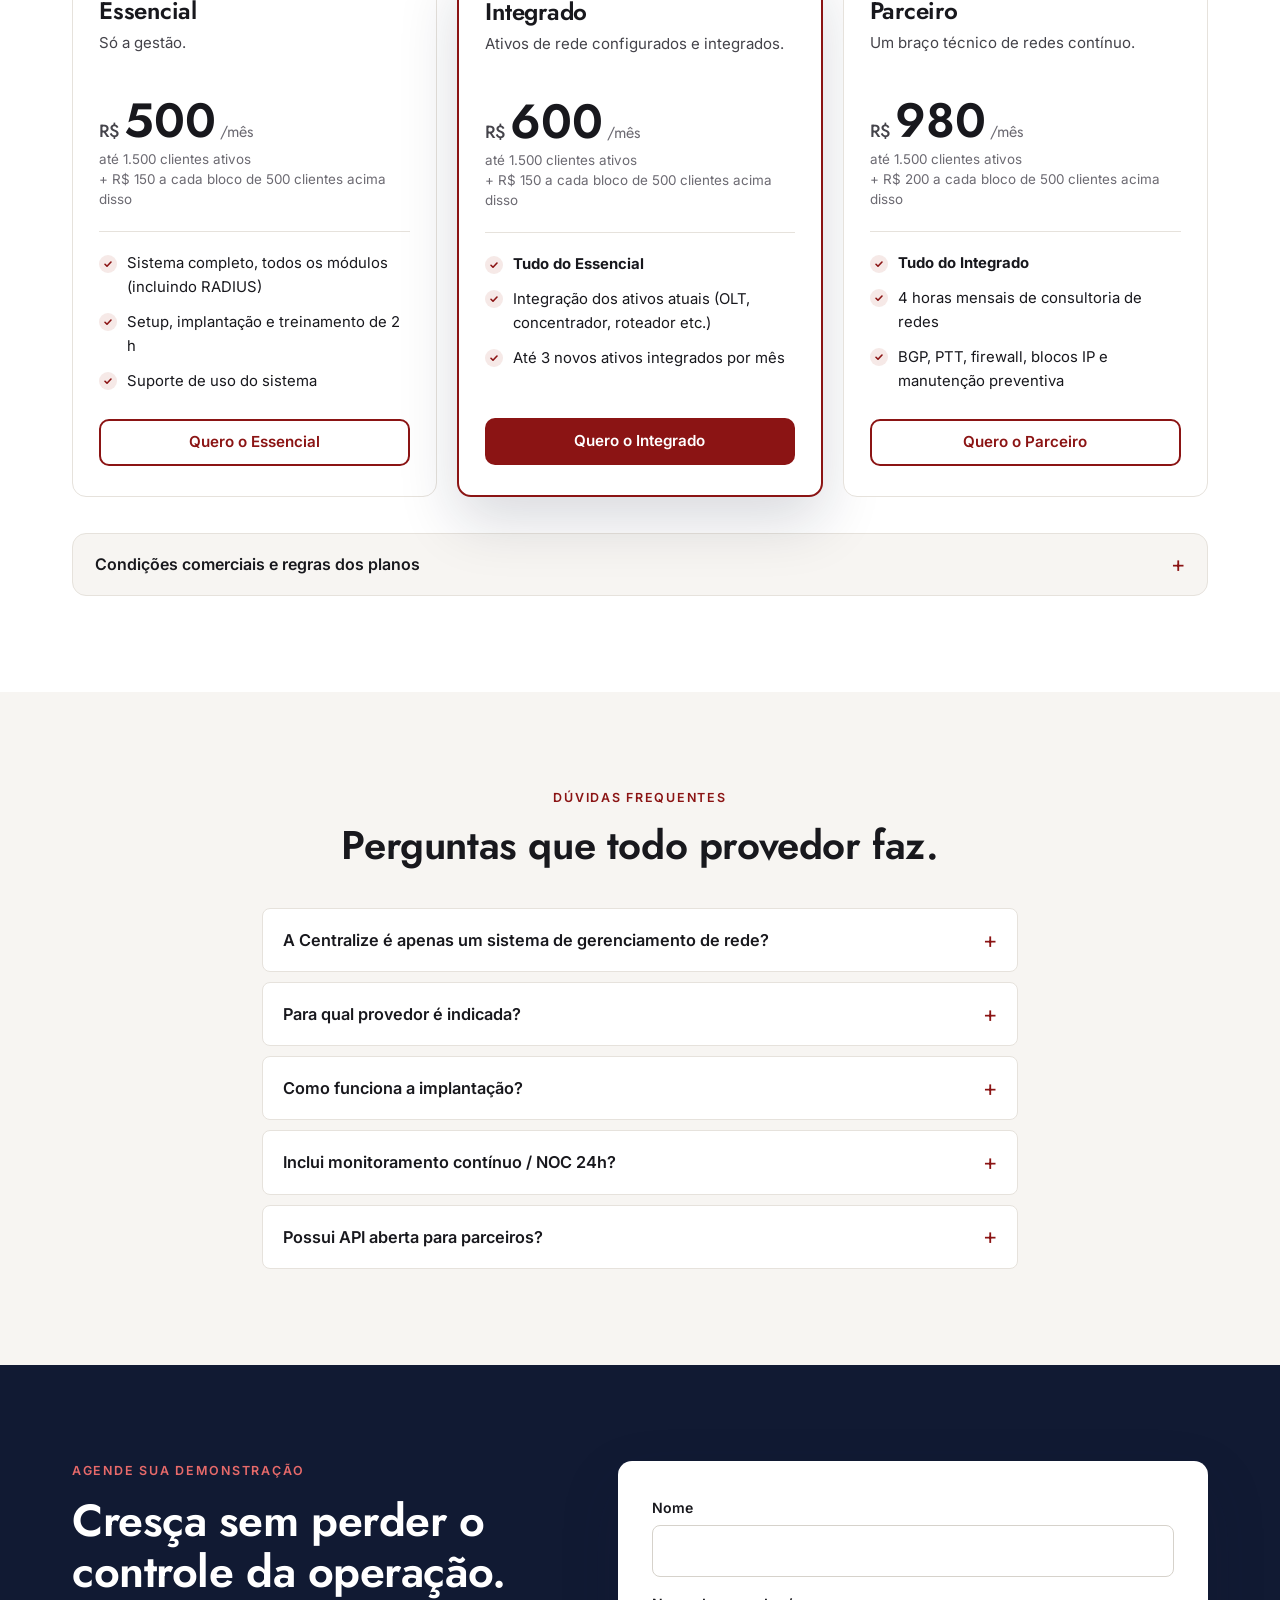
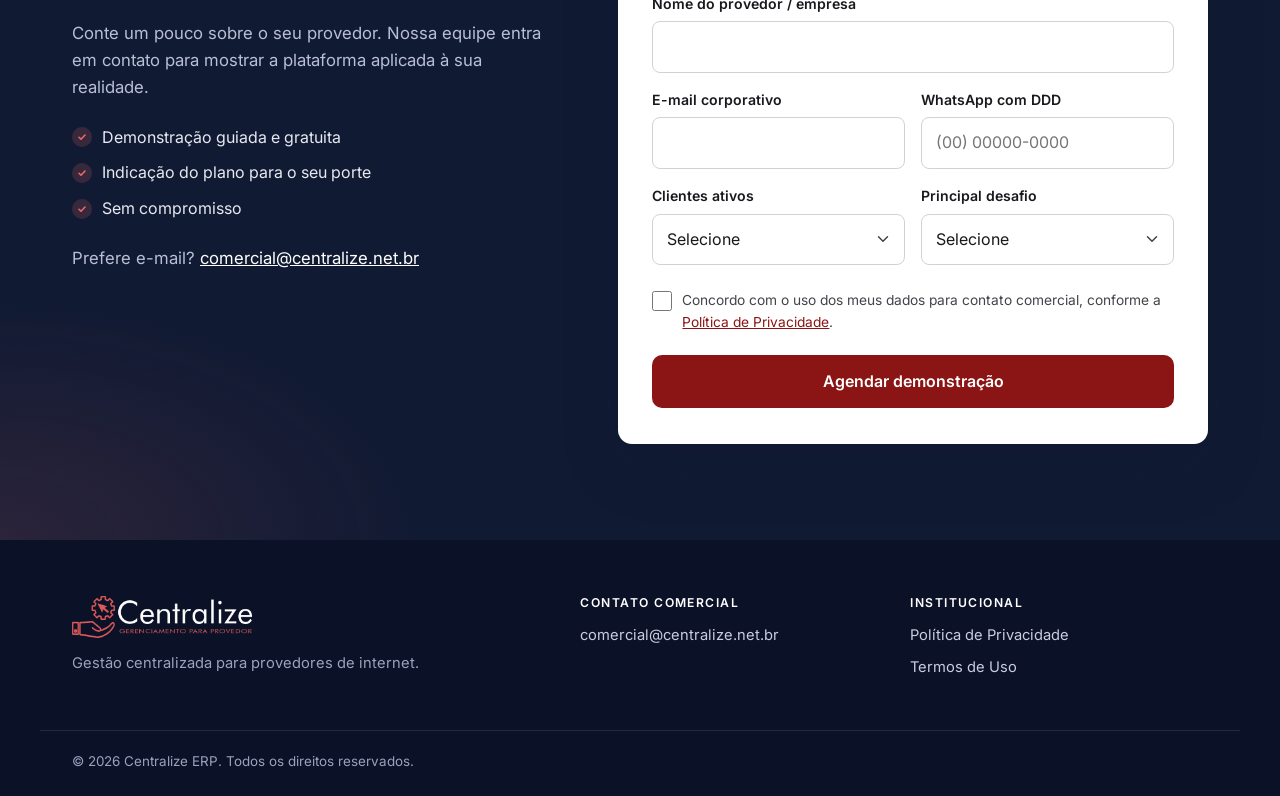
==== commit 7d6ce8b4: "Reestrutura a landing no modelo das referências (TSMX, Hubsoft, IXC), mais enxuta Co-Authored-By: Cl" ====
--- a/index.html
+++ b/index.html
@@ -4,7 +4,7 @@
   <meta charset="utf-8">
   <meta name="viewport" content="width=device-width, initial-scale=1">
   <title>Centralize ERP | Gestão integrada para provedores de internet</title>
-  <meta name="description" content="ERP para provedores de internet: rede, pessoas, frota e processos conectados em um ecossistema de gestão centralizada. Cresça sem perder o controle da operação do seu ISP.">
+  <meta name="description" content="ERP para provedores de internet: rede, pessoas, frota e processos conectados em um só sistema. Cresça sem perder o controle da operação do seu ISP.">
   <link rel="canonical" href="https://centralize.net.br/">
   <meta name="theme-color" content="#8b1414">
 
@@ -12,7 +12,7 @@
   <meta property="og:locale" content="pt_BR">
   <meta property="og:site_name" content="Centralize ERP">
   <meta property="og:title" content="Centralize ERP | Gestão integrada para provedores de internet">
-  <meta property="og:description" content="Rede, pessoas, frota e processos conectados em um só ecossistema. Cresça sem perder o controle da operação.">
+  <meta property="og:description" content="Rede, pessoas, frota e processos conectados em um só sistema. Cresça sem perder o controle da operação.">
   <meta property="og:url" content="https://centralize.net.br/">
   <meta property="og:image" content="https://centralize.net.br/assets/img/og-image.jpg">
   <meta property="og:image:width" content="1200">
@@ -34,7 +34,7 @@
     "name": "Centralize ERP",
     "applicationCategory": "BusinessApplication",
     "operatingSystem": "Web",
-    "description": "Ecossistema de gestão centralizada para provedores de internet: rede, pessoas, frota e processos em uma única plataforma.",
+    "description": "Sistema de gestão centralizada para provedores de internet: rede, pessoas, frota e processos em uma única plataforma.",
     "url": "https://centralize.net.br/"
   }
   </script>
@@ -50,15 +50,14 @@
       </a>
       <nav class="nav" id="nav" aria-label="Navegação principal">
         <ul>
-          <li><a href="#solucao">Solução</a></li>
-          <li><a href="#funcionalidades">Funcionalidades</a></li>
+          <li><a href="#modulos">Módulos</a></li>
           <li><a href="#resultados">Resultados</a></li>
           <li><a href="#planos">Planos</a></li>
           <li><a href="#faq">Dúvidas</a></li>
         </ul>
-        <a href="#demonstracao" class="btn btn-primary nav-cta" data-cta="nav_mobile">Solicitar demonstração</a>
+        <a href="#demonstracao" class="btn btn-primary nav-cta" data-cta="nav_mobile">Agendar demonstração</a>
       </nav>
-      <a href="#demonstracao" class="btn btn-primary btn-sm header-cta" data-cta="header">Solicitar demonstração</a>
+      <a href="#demonstracao" class="btn btn-primary btn-sm header-cta" data-cta="header">Agendar demonstração</a>
       <button class="nav-toggle" type="button" aria-controls="nav" aria-expanded="false" aria-label="Abrir menu">
         <span></span><span></span><span></span>
       </button>
@@ -71,153 +70,161 @@
     <section class="hero" aria-labelledby="hero-title">
       <div class="container hero-grid">
         <div class="hero-copy">
-          <p class="eyebrow">Ecossistema de Gestão Centralizada para provedores de internet</p>
-          <h1 id="hero-title">O fim da <span class="accent">colcha de retalhos</span> na gestão do seu provedor.</h1>
-          <p class="lead">Rede, pessoas, frota e processos conectados em um ecossistema de gestão centralizada. Mais controle para crescer sem perder o domínio da operação.</p>
+          <p class="eyebrow">ERP para provedores de internet</p>
+          <h1 id="hero-title">Toda a operação do seu provedor em <span class="accent">um só sistema</span>.</h1>
+          <p class="lead">Rede, pessoas, frota e processos conectados em uma única plataforma, com um único acesso. Mais controle para crescer sem perder o domínio da operação.</p>
           <div class="hero-actions">
-            <a href="#demonstracao" class="btn btn-primary btn-lg" data-cta="hero">Solicitar uma demonstração</a>
-            <a href="#planos" class="btn btn-ghost btn-lg" data-cta="hero_planos">Conhecer os planos</a>
-          </div>
-          <ul class="hero-proof" aria-label="Destaques">
-            <li>Nascido na operação de um provedor real</li>
-            <li>Implantação e treinamento inclusos</li>
-            <li>Consultoria em redes na implantação</li>
-          </ul>
-        </div>
-
-        <!-- Visual: captura REAL do sistema. Substitua o arquivo em assets/img/sistema-desktop.webp -->
+            <a href="#demonstracao" class="btn btn-primary btn-lg" data-cta="hero">Agendar demonstração</a>
+            <a href="#planos" class="btn btn-ghost btn-lg" data-cta="hero_planos">Ver planos</a>
+          </div>
+          <nav class="chips" aria-label="Módulos">
+            <a href="#modulo-rede">Rede</a>
+            <a href="#modulo-pessoas">Pessoas e RH</a>
+            <a href="#modulo-frota">Frota</a>
+            <a href="#modulo-processos">Processos</a>
+          </nav>
+        </div>
+
+        <!-- Visual: enquanto não houver captura real em assets/img/sistema-desktop.webp,
+             exibe a ilustração do painel abaixo (valores meramente ilustrativos). -->
         <figure class="hero-visual">
           <div class="screen" data-screenshot>
             <div class="screen-bar" aria-hidden="true"><i></i><i></i><i></i></div>
-            <img src="assets/img/sistema-desktop.webp" alt="Tela da plataforma Centralize com o painel da operação técnica" width="1440" height="900" fetchpriority="high">
-            <div class="screen-placeholder" aria-hidden="true">
-              <strong>Captura real da plataforma</strong>
-              <span>Adicionar em <code>assets/img/sistema-desktop.webp</code></span>
-            </div>
-          </div>
-          <figcaption class="visual-tags" aria-label="Áreas conectadas">
-            <span>Rede</span><span>Pessoas</span><span>Frota</span><span>Processos</span>
-          </figcaption>
+            <img src="assets/img/sistema-desktop.webp" alt="Tela da plataforma Centralize com o painel da operação" width="1440" height="900" fetchpriority="high">
+            <div class="mock" aria-hidden="true">
+              <div class="mock-side">
+                <img src="assets/img/icone.png" alt="" width="240" height="207">
+                <i class="on"></i><i></i><i></i><i></i><i></i>
+              </div>
+              <div class="mock-main">
+                <div class="mock-top"><b>Painel da operação</b><span>Hoje</span></div>
+                <div class="mock-kpis">
+                  <div><small>Equipamentos online</small><strong>98%</strong></div>
+                  <div><small>OS abertas</small><strong>12</strong></div>
+                  <div><small>Veículos em uso</small><strong>5/7</strong></div>
+                  <div><small>Equipe em plantão</small><strong>4</strong></div>
+                </div>
+                <div class="mock-row">
+                  <div class="mock-card">
+                    <small>Ordens de serviço</small>
+                    <div class="mock-kanban">
+                      <div><em>A fazer</em><i></i><i></i><i></i></div>
+                      <div><em>Em campo</em><i class="hot"></i><i class="hot"></i></div>
+                      <div><em>Concluídas</em><i class="ok"></i><i class="ok"></i><i class="ok"></i><i class="ok"></i></div>
+                    </div>
+                  </div>
+                  <div class="mock-card">
+                    <small>Atendimentos na semana</small>
+                    <div class="mock-bars"><i style="--h:45%"></i><i style="--h:70%"></i><i style="--h:55%"></i><i style="--h:85%"></i><i style="--h:60%"></i><i style="--h:35%"></i><i style="--h:25%"></i></div>
+                  </div>
+                </div>
+              </div>
+            </div>
+          </div>
         </figure>
       </div>
     </section>
 
-    <!-- 03. Problema -->
-    <section class="section section-problem" id="problema" aria-labelledby="problema-title">
+    <!-- 03. Resultados
+         PENDENTE: confirmar metodologia, período e autorização de divulgação do caso Topnet. -->
+    <section class="results" id="resultados" aria-labelledby="resultados-title">
+      <div class="container">
+        <h2 id="resultados-title" class="results-title">Validado na <strong>Topnet</strong>, o provedor onde a Centralize nasceu e roda todos os dias.</h2>
+        <div class="stats">
+          <div class="stat">
+            <p class="stat-value"><s>4 h</s> <span aria-hidden="true">→</span> 1 h</p>
+            <p class="stat-desc">para fechar a folha do RH</p>
+          </div>
+          <div class="stat">
+            <p class="stat-value"><s>3 min</s> <span aria-hidden="true">→</span> 10 s</p>
+            <p class="stat-desc">no diagnóstico técnico do suporte</p>
+          </div>
+          <div class="stat">
+            <p class="stat-value">100%</p>
+            <p class="stat-desc">do uso de veículos registrado</p>
+          </div>
+          <div class="stat">
+            <p class="stat-value">+30%</p>
+            <p class="stat-desc">de base atendida com a mesma equipe</p>
+          </div>
+        </div>
+        <p class="disclaimer">Resultados relatados pela operação da Topnet. Os resultados de cada provedor variam conforme o porte, os processos e o uso da plataforma.</p>
+      </div>
+    </section>
+
+    <!-- 04. Problema -->
+    <section class="section section-tint" id="problema" aria-labelledby="problema-title">
       <div class="container">
         <div class="section-head">
           <p class="eyebrow">O problema</p>
-          <h2 id="problema-title">Seu provedor cresceu. Sua gestão consegue acompanhar esse crescimento?</h2>
-          <p>O provedor cresce, mas a gestão continua fragmentada: cada área em um sistema, planilha ou conversa diferente. O resultado é desperdício que ninguém enxerga no caixa.</p>
-        </div>
-
-        <div class="problem-grid">
-          <div class="patchwork" aria-hidden="true">
-            <div class="patch p1"><b>Rede / OLT</b><small>Sistema técnico à parte</small></div>
-            <div class="patch p2"><b>RH em planilha</b><small>Cálculo manual</small></div>
-            <div class="patch p3"><b>Frota no papel</b><small>Sem rastreabilidade</small></div>
-            <div class="patch p4"><b>Suporte no WhatsApp</b><small>Informação que se perde</small></div>
-            <p class="patch-note">Nenhuma ponta conversa. O dono vira “apagador de incêndios”.</p>
-          </div>
-
-          <ul class="pain-list">
-            <li class="pain">
-              <span class="pain-icon" aria-hidden="true"><svg viewBox="0 0 24 24"><rect x="3" y="3" width="7" height="7" rx="1.5"/><rect x="14" y="3" width="7" height="7" rx="1.5"/><rect x="3" y="14" width="7" height="7" rx="1.5"/><rect x="14" y="14" width="7" height="7" rx="1.5"/></svg></span>
-              <div><h3>Sistemas fragmentados</h3><p>Rede em um sistema, RH na planilha, frota no papel. Nenhuma informação conversa com a outra.</p></div>
-            </li>
-            <li class="pain">
-              <span class="pain-icon" aria-hidden="true"><svg viewBox="0 0 24 24"><path d="M20 12a8 8 0 1 1-2.34-5.66"/><path d="M20 4v5h-5"/></svg></span>
-              <div><h3>Retrabalho operacional</h3><p>Dados digitados mais de uma vez, conferências manuais e erros que custam horas da equipe.</p></div>
-            </li>
-            <li class="pain">
-              <span class="pain-icon" aria-hidden="true"><svg viewBox="0 0 24 24"><circle cx="11" cy="11" r="7"/><path d="m20 20-4-4"/><path d="M8 11h6"/></svg></span>
-              <div><h3>Falta de rastreabilidade</h3><p>Equipamentos, veículos e atividades sem histórico claro de quem fez o quê, e quando.</p></div>
-            </li>
-            <li class="pain">
-              <span class="pain-icon" aria-hidden="true"><svg viewBox="0 0 24 24"><circle cx="12" cy="7" r="4"/><path d="M4 21c0-4 3.6-7 8-7s8 3 8 7"/></svg></span>
-              <div><h3>Dependência de pessoas-chave</h3><p>A operação só anda com o proprietário ou poucas pessoas por perto, e isso trava o crescimento.</p></div>
-            </li>
-          </ul>
-        </div>
-      </div>
-    </section>
-
-    <!-- 04. Solução -->
-    <section class="section section-solution" id="solucao" aria-labelledby="solucao-title">
-      <div class="container solution-grid">
-        <div>
-          <p class="eyebrow">A solução</p>
-          <h2 id="solucao-title">Uma gestão conectada. Uma visão mais completa do seu provedor.</h2>
-          <p>A Centralize não é apenas um software de rede. É um <strong>ecossistema de gestão centralizada</strong> que conecta a operação técnica, as pessoas, o patrimônio e os processos do provedor em uma única plataforma, com um único acesso.</p>
-          <ol class="essence">
-            <li><span>Problema</span>O provedor cresce, mas a gestão continua fragmentada.</li>
-            <li><span>Solução</span>A Centralize conecta a operação em uma única plataforma.</li>
-            <li><span>Resultado</span>Mais controle → mais eficiência → capacidade de crescer.</li>
-          </ol>
-        </div>
-
-        <div class="hub" role="img" aria-label="Diagrama: a Centralize no centro conectando Rede, Pessoas e RH, Frota e patrimônio, e Processos">
-          <svg class="hub-lines" viewBox="0 0 400 400" aria-hidden="true">
-            <circle cx="200" cy="200" r="140" />
-            <line x1="200" y1="200" x2="200" y2="60" />
-            <line x1="200" y1="200" x2="340" y2="200" />
-            <line x1="200" y1="200" x2="200" y2="340" />
-            <line x1="200" y1="200" x2="60" y2="200" />
-          </svg>
-          <div class="hub-core"><img src="assets/img/icone.png" alt="" width="240" height="207"><span>Centralize</span></div>
-          <div class="hub-node n-top"><b>Rede</b><small>Operação técnica</small></div>
-          <div class="hub-node n-right"><b>Pessoas</b><small>RH e escalas</small></div>
-          <div class="hub-node n-bottom"><b>Frota</b><small>Patrimônio</small></div>
-          <div class="hub-node n-left"><b>Processos</b><small>Fluxos e OS</small></div>
-        </div>
-      </div>
-    </section>
-
-    <!-- 05. Funcionalidades
+          <h2 id="problema-title">Quando cada área usa um sistema diferente, a operação perde eficiência.</h2>
+        </div>
+        <ul class="pains">
+          <li class="pain">
+            <span class="icon" aria-hidden="true"><svg viewBox="0 0 24 24"><rect x="3" y="3" width="7" height="7" rx="1.5"/><rect x="14" y="3" width="7" height="7" rx="1.5"/><rect x="3" y="14" width="7" height="7" rx="1.5"/><rect x="14" y="14" width="7" height="7" rx="1.5"/></svg></span>
+            <h3>Sistemas fragmentados</h3>
+            <p>Rede em um sistema, RH na planilha, frota no papel.</p>
+          </li>
+          <li class="pain">
+            <span class="icon" aria-hidden="true"><svg viewBox="0 0 24 24"><path d="M20 12a8 8 0 1 1-2.34-5.66"/><path d="M20 4v5h-5"/></svg></span>
+            <h3>Retrabalho</h3>
+            <p>Dados digitados mais de uma vez e conferências manuais.</p>
+          </li>
+          <li class="pain">
+            <span class="icon" aria-hidden="true"><svg viewBox="0 0 24 24"><circle cx="11" cy="11" r="7"/><path d="m20 20-4-4"/><path d="M8 11h6"/></svg></span>
+            <h3>Sem rastreabilidade</h3>
+            <p>Equipamentos, veículos e atividades sem histórico claro.</p>
+          </li>
+          <li class="pain">
+            <span class="icon" aria-hidden="true"><svg viewBox="0 0 24 24"><circle cx="12" cy="7" r="4"/><path d="M4 21c0-4 3.6-7 8-7s8 3 8 7"/></svg></span>
+            <h3>Dependência do dono</h3>
+            <p>A operação só anda com poucas pessoas-chave por perto.</p>
+          </li>
+        </ul>
+      </div>
+    </section>
+
+    <!-- 05. Módulos
          PENDENTE: publicar somente recursos confirmados como disponíveis em produção. -->
-    <section class="section" id="funcionalidades" aria-labelledby="func-title">
+    <section class="section" id="modulos" aria-labelledby="modulos-title">
       <div class="container">
         <div class="section-head">
-          <p class="eyebrow">Funcionalidades</p>
-          <h2 id="func-title">Cada área do provedor, no mesmo lugar.</h2>
+          <p class="eyebrow">Módulos</p>
+          <h2 id="modulos-title">Tudo o que o seu provedor precisa, em uma única plataforma.</h2>
           <p>Todos os planos incluem o sistema completo, com todos os módulos.</p>
         </div>
 
-        <div class="feature-grid">
-          <article class="feature">
-            <span class="feature-icon" aria-hidden="true"><svg viewBox="0 0 24 24"><rect x="3" y="4" width="18" height="6" rx="1.5"/><rect x="3" y="14" width="18" height="6" rx="1.5"/><path d="M7 7h.01M7 17h.01"/></svg></span>
+        <div class="modules">
+          <article class="module" id="modulo-rede">
+            <span class="icon" aria-hidden="true"><svg viewBox="0 0 24 24"><rect x="3" y="4" width="18" height="6" rx="1.5"/><rect x="3" y="14" width="18" height="6" rx="1.5"/><path d="M7 7h.01M7 17h.01"/></svg></span>
             <h3>Rede e operação técnica</h3>
-            <p>Organize a operação técnica, consulte informações dos equipamentos integrados e agilize diagnósticos do suporte.</p>
             <ul>
               <li>Status de equipamentos integrados</li>
               <li>Apoio ao diagnóstico técnico</li>
               <li>RADIUS incluso no sistema</li>
             </ul>
           </article>
-          <article class="feature">
-            <span class="feature-icon" aria-hidden="true"><svg viewBox="0 0 24 24"><circle cx="9" cy="8" r="3.5"/><path d="M2.5 20c0-3.6 2.9-6 6.5-6s6.5 2.4 6.5 6"/><path d="M16 4.5a3.5 3.5 0 0 1 0 7M18 14c2.2.6 3.5 2.8 3.5 6"/></svg></span>
+          <article class="module" id="modulo-pessoas">
+            <span class="icon" aria-hidden="true"><svg viewBox="0 0 24 24"><circle cx="9" cy="8" r="3.5"/><path d="M2.5 20c0-3.6 2.9-6 6.5-6s6.5 2.4 6.5 6"/><path d="M16 4.5a3.5 3.5 0 0 1 0 7M18 14c2.2.6 3.5 2.8 3.5 6"/></svg></span>
             <h3>Pessoas e RH</h3>
-            <p>Estruture a rotina da equipe com menos cálculo manual e mais previsibilidade no fechamento.</p>
             <ul>
               <li>Calendários, escalas e plantões</li>
               <li>Férias e horas extras</li>
               <li>Informações acessíveis ao colaborador</li>
             </ul>
           </article>
-          <article class="feature">
-            <span class="feature-icon" aria-hidden="true"><svg viewBox="0 0 24 24"><path d="M3 16V8a1 1 0 0 1 1-1h10v9"/><path d="M14 10h4l3 3v3h-7"/><circle cx="7" cy="17.5" r="2"/><circle cx="17" cy="17.5" r="2"/></svg></span>
+          <article class="module" id="modulo-frota">
+            <span class="icon" aria-hidden="true"><svg viewBox="0 0 24 24"><path d="M3 16V8a1 1 0 0 1 1-1h10v9"/><path d="M14 10h4l3 3v3h-7"/><circle cx="7" cy="17.5" r="2"/><circle cx="17" cy="17.5" r="2"/></svg></span>
             <h3>Frota e patrimônio</h3>
-            <p>Amplie a rastreabilidade de veículos e ativos e organize as rotinas de uso e manutenção.</p>
             <ul>
               <li>Check-in e check-out de veículos</li>
               <li>Histórico de quem usou cada veículo</li>
               <li>Rotinas de manutenção</li>
             </ul>
           </article>
-          <article class="feature">
-            <span class="feature-icon" aria-hidden="true"><svg viewBox="0 0 24 24"><rect x="3" y="4" width="5" height="16" rx="1"/><rect x="10" y="4" width="5" height="10" rx="1"/><rect x="17" y="4" width="4" height="13" rx="1"/></svg></span>
+          <article class="module" id="modulo-processos">
+            <span class="icon" aria-hidden="true"><svg viewBox="0 0 24 24"><rect x="3" y="4" width="5" height="16" rx="1"/><rect x="10" y="4" width="5" height="10" rx="1"/><rect x="17" y="4" width="4" height="13" rx="1"/></svg></span>
             <h3>Processos operacionais</h3>
-            <p>Acompanhe atividades e organize os fluxos da operação de ponta a ponta.</p>
             <ul>
               <li>Fluxos visuais em Kanban</li>
               <li>Acompanhamento de ordens de serviço</li>
@@ -228,123 +235,31 @@
       </div>
     </section>
 
-    <!-- 06. Resultados / prova
-         PENDENTE: confirmar metodologia, período e autorização de divulgação do caso Topnet. -->
-    <section class="section section-dark" id="resultados" aria-labelledby="resultados-title">
-      <div class="container">
-        <div class="section-head">
-          <p class="eyebrow">Caso real · Topnet</p>
-          <h2 id="resultados-title">Validado na operação antes de chegar ao mercado.</h2>
-          <p>A Centralize nasceu e roda dentro da Topnet, provedor onde a plataforma foi criada e testada no dia a dia. Estes são os resultados relatados nessa operação.</p>
-        </div>
-
-        <div class="stats">
-          <div class="stat">
-            <p class="stat-label">RH · Fechamento da folha</p>
-            <p class="stat-value"><s>4 h</s> <span aria-hidden="true">→</span> 1 h</p>
-            <p class="stat-desc">75% menos tempo para fechar a folha.</p>
-          </div>
-          <div class="stat">
-            <p class="stat-label">Rede · Diagnóstico técnico</p>
-            <p class="stat-value"><s>3 min</s> <span aria-hidden="true">→</span> 10 s</p>
-            <p class="stat-desc">94,44% menos tempo de espera no diagnóstico do suporte.</p>
-          </div>
-          <div class="stat">
-            <p class="stat-label">Frota · Rastreabilidade</p>
-            <p class="stat-value">100%</p>
-            <p class="stat-desc">dos motoristas com uso de veículo registrado.</p>
-          </div>
-          <div class="stat">
-            <p class="stat-label">Capacidade operacional</p>
-            <p class="stat-value">+30%</p>
-            <p class="stat-desc">de base atendida com a mesma equipe.</p>
-          </div>
-        </div>
-        <p class="disclaimer">Resultados relatados pela operação da Topnet. Os resultados de cada provedor variam conforme o porte, os processos e o uso da plataforma.</p>
-        <div class="section-cta">
-          <a href="#demonstracao" class="btn btn-primary btn-lg" data-cta="resultados">Solicitar demonstração</a>
-        </div>
-      </div>
-    </section>
-
-    <!-- 07. Diferenciais -->
-    <section class="section" id="diferenciais" aria-labelledby="dif-title">
-      <div class="container">
-        <div class="section-head">
-          <p class="eyebrow">Diferenciais</p>
+    <!-- 06. Por que a Centralize -->
+    <section class="section section-dark" id="diferenciais" aria-labelledby="dif-title">
+      <div class="container why-grid">
+        <div>
+          <p class="eyebrow">Por que a Centralize</p>
           <h2 id="dif-title">Os sistemas tradicionais cuidam da rede. A Centralize cuida da operação inteira.</h2>
-        </div>
-
-        <div class="diff-grid">
-          <article class="diff">
-            <span class="diff-num">01</span>
-            <h3>Especialização em ISPs</h3>
-            <p>Construída especificamente para a realidade operacional de provedores de internet.</p>
-          </article>
-          <article class="diff">
-            <span class="diff-num">02</span>
-            <h3>Gestão integrada</h3>
-            <p>Rede, RH, frota e processos conectados na mesma plataforma, com um único acesso.</p>
-          </article>
-          <article class="diff">
-            <span class="diff-num">03</span>
-            <h3>Visão operacional ampliada</h3>
-            <p>Capital humano, patrimônio, operação técnica e processos vistos em conjunto para decisões mais rápidas.</p>
-          </article>
-          <article class="diff diff-highlight">
-            <span class="diff-num">04</span>
-            <h3>Consultoria em redes na implantação</h3>
-            <p>Apoio técnico de quem entende de rede para implantar o sistema e garantir o aproveitamento de todos os recursos.</p>
-          </article>
-          <article class="diff">
-            <span class="diff-num">05</span>
-            <h3>Experiência prática no setor</h3>
-            <p>Criada por quem operou provedores por anos, do campo à gestão, e validada em ambiente real.</p>
-          </article>
-        </div>
-      </div>
-    </section>
-
-    <!-- 08. Como funciona -->
-    <section class="section section-tint" id="como-funciona" aria-labelledby="como-title">
-      <div class="container">
-        <div class="section-head">
-          <p class="eyebrow">Como funciona</p>
-          <h2 id="como-title">Do primeiro contato à operação rodando.</h2>
-        </div>
-        <ol class="steps">
-          <li class="step">
-            <span class="step-num">1</span>
-            <h3>Diagnóstico e demonstração</h3>
-            <p>Entendemos a operação do seu provedor e mostramos a plataforma aplicada à sua realidade.</p>
-          </li>
-          <li class="step">
-            <span class="step-num">2</span>
-            <h3>Definição do plano</h3>
-            <p>Escolhemos juntos o plano conforme o porte e o nível de apoio técnico que você precisa.</p>
-          </li>
-          <li class="step">
-            <span class="step-num">3</span>
-            <h3>Implantação e treinamento</h3>
-            <p>Setup do sistema e treinamento de 2 horas para a equipe começar a usar.</p>
-          </li>
-          <li class="step">
-            <span class="step-num">4</span>
-            <h3>Uso e suporte</h3>
-            <p>Suporte de uso sempre que precisar, com integração e consultoria conforme o plano.</p>
-          </li>
-        </ol>
-      </div>
-    </section>
-
-    <!-- 09. Planos
+          <a href="#demonstracao" class="btn btn-primary btn-lg" data-cta="diferenciais">Agendar demonstração</a>
+        </div>
+        <ul class="why">
+          <li><h3>Feita para ISPs</h3><p>Criada por quem operou provedores por anos, do campo à gestão.</p></li>
+          <li><h3>Um único acesso</h3><p>Rede, RH, frota e processos na mesma plataforma, sem integrar sistemas soltos.</p></li>
+          <li><h3>Consultoria em redes</h3><p>Apoio técnico de quem entende de rede na implantação do sistema.</p></li>
+          <li><h3>Implantação inclusa</h3><p>Setup e treinamento da equipe em todos os planos.</p></li>
+        </ul>
+      </div>
+    </section>
+
+    <!-- 07. Planos
          PENDENTE: valores e regras em js/config.js precisam de confirmação comercial antes de publicar. -->
     <section class="section" id="planos" aria-labelledby="planos-title">
       <div class="container">
-        <div class="section-head">
+        <div class="section-head section-head-center">
           <p class="eyebrow">Planos</p>
           <h2 id="planos-title">O mesmo sistema completo. Você escolhe o nível de apoio técnico.</h2>
-          <p>Mensalidade definida pela quantidade de clientes ativos do provedor e pelo plano escolhido. Contrato de 12 meses.</p>
+          <p>Mensalidade pela quantidade de clientes ativos. Contrato de 12 meses.</p>
         </div>
 
         <div class="founder-banner" data-founder-banner>
@@ -355,54 +270,47 @@
           <article class="plan">
             <header>
               <h3>Essencial</h3>
-              <p class="plan-for">Para o provedor que deseja apenas a gestão.</p>
+              <p class="plan-for">Só a gestão.</p>
             </header>
             <p class="price"><span class="price-cur">R$</span><span class="price-val" data-price="essencial">500</span><span class="price-per">/mês</span></p>
             <p class="price-note">até <span data-tier-limit>1.500</span> clientes ativos<br><span data-extra="essencial">+ R$ 150 a cada bloco de 500 clientes acima disso</span></p>
             <ul class="plan-list">
               <li>Sistema completo, todos os módulos (incluindo RADIUS)</li>
-              <li>Setup e implantação do sistema</li>
-              <li>Treinamento de 2 horas</li>
+              <li>Setup, implantação e treinamento de 2 h</li>
               <li>Suporte de uso do sistema</li>
-              <li class="off">Integração de ativos de rede</li>
-              <li class="off">Consultoria mensal de redes</li>
-            </ul>
-            <a href="#demonstracao" class="btn btn-outline btn-block" data-cta="plano_essencial" data-plan="Essencial">Solicitar demonstração</a>
+            </ul>
+            <a href="#demonstracao" class="btn btn-outline btn-block" data-cta="plano_essencial" data-plan="Essencial">Quero o Essencial</a>
           </article>
 
           <article class="plan plan-featured">
-            <p class="plan-badge">Sem se preocupar com integração</p>
+            <p class="plan-badge">Mais completo na implantação</p>
             <header>
               <h3>Integrado</h3>
-              <p class="plan-for">Para o provedor que quer os ativos de rede configurados e integrados.</p>
+              <p class="plan-for">Ativos de rede configurados e integrados.</p>
             </header>
             <p class="price"><span class="price-cur">R$</span><span class="price-val" data-price="integrado">600</span><span class="price-per">/mês</span></p>
             <p class="price-note">até <span data-tier-limit>1.500</span> clientes ativos<br><span data-extra="integrado">+ R$ 150 a cada bloco de 500 clientes acima disso</span></p>
             <ul class="plan-list">
               <li><strong>Tudo do Essencial</strong></li>
-              <li>Configuração e integração dos ativos de rede (OLT, concentrador, roteador etc.)</li>
-              <li>Integração dos ativos atuais na implantação</li>
+              <li>Integração dos ativos atuais (OLT, concentrador, roteador etc.)</li>
               <li>Até <span data-included-assets>3</span> novos ativos integrados por mês</li>
-              <li class="off">Consultoria mensal de redes</li>
-            </ul>
-            <a href="#demonstracao" class="btn btn-primary btn-block" data-cta="plano_integrado" data-plan="Integrado">Solicitar demonstração</a>
+            </ul>
+            <a href="#demonstracao" class="btn btn-primary btn-block" data-cta="plano_integrado" data-plan="Integrado">Quero o Integrado</a>
           </article>
 
           <article class="plan">
             <header>
               <h3>Parceiro</h3>
-              <p class="plan-for">Para o provedor que quer um braço técnico de redes contínuo.</p>
+              <p class="plan-for">Um braço técnico de redes contínuo.</p>
             </header>
             <p class="price"><span class="price-cur">R$</span><span class="price-val" data-price="parceiro">980</span><span class="price-per">/mês</span></p>
             <p class="price-note">até <span data-tier-limit>1.500</span> clientes ativos<br><span data-extra="parceiro">+ R$ 200 a cada bloco de 500 clientes acima disso</span></p>
             <ul class="plan-list">
               <li><strong>Tudo do Integrado</strong></li>
               <li><span data-consulting-hours>4</span> horas mensais de consultoria de redes</li>
-              <li>Manutenção preventiva, ajustes de BGP, PTT, firewall e blocos IP</li>
-              <li>Mentoria e reuniões técnicas</li>
-              <li>Investigação de lentidão e rotas ruins</li>
-            </ul>
-            <a href="#demonstracao" class="btn btn-outline btn-block" data-cta="plano_parceiro" data-plan="Parceiro">Solicitar demonstração</a>
+              <li>BGP, PTT, firewall, blocos IP e manutenção preventiva</li>
+            </ul>
+            <a href="#demonstracao" class="btn btn-outline btn-block" data-cta="plano_parceiro" data-plan="Parceiro">Quero o Parceiro</a>
           </article>
         </div>
 
@@ -414,7 +322,6 @@
               <ul>
                 <li>Contrato de 12 meses, contado a partir da implantação e validação.</li>
                 <li>Setup de <span data-setup-price>R$ 500</span>, diluído nos 6 primeiros meses do contrato.</li>
-                <li>Treinamento de 2 horas incluso em todos os planos.</li>
                 <li>O valor do sistema sobe de faixa automaticamente conforme a quantidade de clientes ativos.</li>
               </ul>
             </div>
@@ -422,7 +329,6 @@
               <h4>Integração (Integrado e Parceiro)</h4>
               <ul>
                 <li>Configuramos os dois lados: o sistema e o equipamento do provedor.</li>
-                <li>A integração termina quando o equipamento está conectado e funcionando no sistema.</li>
                 <li>Até <span data-included-assets>3</span> novos ativos por mês, sem acúmulo para o mês seguinte.</li>
                 <li>Ativos excedentes no mês: <span data-asset-fee>R$ 150</span> por equipamento.</li>
               </ul>
@@ -430,8 +336,7 @@
             <div>
               <h4>Consultoria (Parceiro)</h4>
               <ul>
-                <li><span data-consulting-hours>4</span> horas por mês, não cumulativas.</li>
-                <li>Acionamento de segunda a sexta, das 8h às 12h e das 14h às 18h.</li>
+                <li><span data-consulting-hours>4</span> horas por mês, não cumulativas, de segunda a sexta, das 8h às 12h e das 14h às 18h.</li>
                 <li>Atendimento emergencial fora do horário tem regra de cobrança própria, detalhada na proposta.</li>
                 <li>Não inclui NOC/monitoramento contínuo, grandes projetos (reestruturação, migração de rede, rede do zero) nem projetos FTTH.</li>
               </ul>
@@ -441,68 +346,55 @@
               <ul>
                 <li>Consultoria de redes além do incluso no plano, cobrada por hora.</li>
                 <li>Projeto FTTH cobrado por porta de CTO: só o projeto, ou projeto com acompanhamento online da implantação.</li>
-                <li>Demandas específicas de rede ou customizações fora do escopo, sob consulta.</li>
+                <li>Demandas específicas ou customizações fora do escopo, sob consulta.</li>
               </ul>
             </div>
           </div>
         </details>
-
-        <div class="section-cta">
-          <a href="#demonstracao" class="btn btn-primary btn-lg" data-cta="planos">Solicitar demonstração</a>
-          <p class="muted">Ainda em dúvida sobre o plano? Na demonstração avaliamos o porte e a necessidade técnica do seu provedor.</p>
-        </div>
-      </div>
-    </section>
-
-    <!-- 10. FAQ -->
+      </div>
+    </section>
+
+    <!-- 08. FAQ -->
     <section class="section section-tint" id="faq" aria-labelledby="faq-title">
       <div class="container container-narrow">
-        <div class="section-head">
+        <div class="section-head section-head-center">
           <p class="eyebrow">Dúvidas frequentes</p>
           <h2 id="faq-title">Perguntas que todo provedor faz.</h2>
         </div>
         <div class="faq">
           <details>
             <summary>A Centralize é apenas um sistema de gerenciamento de rede?</summary>
-            <p>Não. A Centralize é um ecossistema de gestão centralizada: conecta a operação técnica a áreas como pessoas e RH, frota e patrimônio e processos operacionais, tudo em uma única plataforma.</p>
+            <p>Não. A Centralize conecta a operação técnica a pessoas e RH, frota e patrimônio e processos operacionais, tudo em uma única plataforma.</p>
           </details>
           <details>
             <summary>Para qual provedor é indicada?</summary>
-            <p>Para provedores de internet de diferentes portes e modelos de operação (B2C, B2B ou B2G). A melhor configuração depende da sua operação, da quantidade de clientes ativos e da necessidade de integração.</p>
-          </details>
-          <details>
-            <summary>Preciso contratar consultoria de redes?</summary>
-            <p>Não necessariamente. O plano Essencial contempla o sistema completo; o Integrado acrescenta a integração dos ativos de rede; e o Parceiro acrescenta consultoria mensal de redes.</p>
+            <p>Para provedores de internet de diferentes portes e modelos de operação (B2C, B2B ou B2G). A melhor configuração depende da quantidade de clientes ativos e da necessidade de integração.</p>
           </details>
           <details>
             <summary>Como funciona a implantação?</summary>
-            <p>Todos os planos incluem setup do sistema e treinamento inicial de 2 horas. Nos planos Integrado e Parceiro, a implantação também cobre a integração dos ativos que o provedor já utiliza, conforme o porte da rede.</p>
+            <p>Todos os planos incluem setup do sistema e treinamento inicial de 2 horas. Nos planos Integrado e Parceiro, a implantação também cobre a integração dos ativos que o provedor já utiliza.</p>
           </details>
           <details>
             <summary>Inclui monitoramento contínuo / NOC 24h?</summary>
-            <p>Não. Nenhum plano inclui monitoramento ativo e contínuo (NOC). O plano Parceiro oferece consultoria de redes em horário comercial para demandas comuns da rede.</p>
+            <p>Não. Nenhum plano inclui monitoramento ativo e contínuo (NOC). O plano Parceiro oferece consultoria de redes em horário comercial.</p>
           </details>
           <details>
             <summary>Possui API aberta para parceiros?</summary>
-            <p>Ainda não. A API aberta para parceiros faz parte da visão futura da plataforma e não está disponível no momento.</p>
+            <p>Ainda não. A API aberta para parceiros faz parte da visão futura da plataforma.</p>
           </details>
-          <details>
-            <summary>Como escolho o plano?</summary>
-            <p>Solicite uma demonstração. Avaliamos juntos o porte do provedor, a integração necessária e o nível de apoio técnico para indicar o plano mais adequado.</p>
-          </details>
-        </div>
-      </div>
-    </section>
-
-    <!-- 11. CTA final + formulário -->
+        </div>
+      </div>
+    </section>
+
+    <!-- 09. CTA final + formulário -->
     <section class="section section-dark section-form" id="demonstracao" aria-labelledby="demo-title">
       <div class="container form-grid">
         <div class="form-intro">
-          <p class="eyebrow">Solicitar demonstração</p>
+          <p class="eyebrow">Agende sua demonstração</p>
           <h2 id="demo-title">Cresça sem perder o controle da operação.</h2>
-          <p>Conte um pouco sobre o seu provedor. Nossa equipe comercial entra em contato para agendar uma demonstração aplicada à sua realidade.</p>
+          <p>Conte um pouco sobre o seu provedor. Nossa equipe entra em contato para mostrar a plataforma aplicada à sua realidade.</p>
           <ul class="checklist">
-            <li>Demonstração guiada da plataforma</li>
+            <li>Demonstração guiada e gratuita</li>
             <li>Indicação do plano para o seu porte</li>
             <li>Sem compromisso</li>
           </ul>
@@ -572,7 +464,7 @@
             <p class="field-error" id="f-privacidade-err"></p>
           </div>
 
-          <button type="submit" class="btn btn-primary btn-lg btn-block" data-cta="form_submit">Solicitar demonstração</button>
+          <button type="submit" class="btn btn-primary btn-lg btn-block" data-cta="form_submit">Agendar demonstração</button>
           <p class="form-status" role="status" aria-live="polite"></p>
         </form>
 
@@ -585,12 +477,12 @@
     </section>
   </main>
 
-  <!-- 12. Rodapé -->
+  <!-- 10. Rodapé -->
   <footer class="site-footer">
     <div class="container footer-grid">
       <div>
         <img src="assets/img/logo-horizontal-branco.png" alt="Centralize — Gerenciamento para provedor" width="600" height="138" loading="lazy" class="footer-logo">
-        <p>Ecossistema de Gestão Centralizada para provedores de internet.</p>
+        <p>Gestão centralizada para provedores de internet.</p>
       </div>
       <div>
         <h2 class="footer-title">Contato comercial</h2>
@@ -612,9 +504,14 @@
     </div>
   </footer>
 
+  <!-- WhatsApp flutuante: aparece somente quando config.whatsapp estiver preenchido -->
+  <a class="wa-float" href="#" data-whatsapp-link data-whatsapp-item data-cta="whatsapp_float" target="_blank" rel="noopener" aria-label="Falar com o comercial pelo WhatsApp" hidden>
+    <svg viewBox="0 0 24 24" aria-hidden="true"><path d="M12 3a9 9 0 0 0-7.8 13.5L3 21l4.6-1.2A9 9 0 1 0 12 3Zm0 16.4a7.4 7.4 0 0 1-3.8-1l-.3-.2-2.7.7.7-2.6-.2-.3A7.4 7.4 0 1 1 12 19.4Zm4.1-5.5c-.2-.1-1.3-.7-1.5-.7-.2-.1-.4-.1-.5.1l-.7.9c-.1.2-.3.2-.5.1a6 6 0 0 1-3-2.6c-.2-.4.2-.4.6-1.2.1-.1 0-.3 0-.4l-.7-1.6c-.2-.4-.4-.4-.5-.4h-.4c-.2 0-.4.1-.6.3-.2.2-.8.8-.8 1.9s.8 2.2.9 2.3c.1.2 1.6 2.5 4 3.5 1.5.6 2 .7 2.8.6.4-.1 1.3-.5 1.5-1.1.2-.5.2-1 .1-1.1l-.5-.3Z"/></svg>
+  </a>
+
   <!-- CTA fixo no mobile -->
   <div class="mobile-cta" aria-hidden="true">
-    <a href="#demonstracao" class="btn btn-primary btn-block" data-cta="mobile_sticky" tabindex="-1">Solicitar demonstração</a>
+    <a href="#demonstracao" class="btn btn-primary btn-block" data-cta="mobile_sticky" tabindex="-1">Agendar demonstração</a>
   </div>
 
   <script src="js/config.js"></script>
--- a/css/styles.css
+++ b/css/styles.css
@@ -148,241 +148,166 @@
    -------------------------------------------------------------------------- */
 .hero {
   position: relative; overflow: hidden;
-  padding: 56px 0 72px;
+  padding: 48px 0 64px;
   background:
-    radial-gradient(900px 420px at 100% 0%, rgba(139, 20, 20, .07), transparent 60%),
+    radial-gradient(900px 420px at 100% 0%, rgba(139, 20, 20, .08), transparent 60%),
     linear-gradient(180deg, #fff 0%, var(--paper-2) 100%);
 }
-.hero-grid { display: grid; gap: 48px; align-items: center; }
-.hero h1 { font-size: clamp(2.1rem, 6vw, 3.6rem); font-weight: 600; margin-bottom: 20px; }
-.lead { font-size: clamp(1.05rem, 2vw, 1.2rem); color: var(--ink-2); max-width: 36em; }
-.hero-actions { display: flex; flex-wrap: wrap; gap: 12px; margin: 28px 0 28px; }
-.hero-proof { list-style: none; display: flex; flex-wrap: wrap; gap: 8px 22px; font-size: .9rem; color: var(--muted); }
-.hero-proof li { display: flex; align-items: center; gap: 8px; }
-.hero-proof li::before {
-  content: ""; width: 16px; height: 16px; flex: none; border-radius: 50%;
-  background: var(--red-soft) url("data:image/svg+xml,%3Csvg xmlns='http://www.w3.org/2000/svg' viewBox='0 0 24 24' fill='none' stroke='%238b1414' stroke-width='3.2' stroke-linecap='round' stroke-linejoin='round'%3E%3Cpath d='m6 12.5 4 4L18 8'/%3E%3C/svg%3E") center/11px no-repeat;
-}
+.hero-grid { display: grid; gap: 44px; align-items: center; }
+.hero h1 { font-size: clamp(2.1rem, 6vw, 3.5rem); font-weight: 600; margin-bottom: 20px; }
+.lead { font-size: clamp(1.05rem, 2vw, 1.18rem); color: var(--ink-2); max-width: 34em; }
+.hero-actions { display: flex; flex-wrap: wrap; gap: 12px; margin: 28px 0; }
+
+.chips { display: flex; flex-wrap: wrap; gap: 8px; }
+.chips a {
+  font-size: .85rem; font-weight: 600; color: var(--ink-2); text-decoration: none;
+  padding: 7px 14px; border-radius: 999px; background: #fff; border: 1px solid var(--line);
+  transition: border-color .2s, color .2s;
+}
+.chips a:hover { border-color: var(--red); color: var(--red); }
 
 @media (max-width: 559px) {
   .hero-actions .btn { width: 100%; }
 }
 @media (min-width: 1024px) {
-  .hero { padding: 88px 0 110px; }
-  .hero-grid { grid-template-columns: 1.02fr 1fr; gap: 56px; }
+  .hero { padding: 80px 0 96px; }
+  .hero-grid { grid-template-columns: 1fr 1.08fr; gap: 56px; }
 }
 
 .hero-visual { margin: 0; position: relative; }
 .screen {
   position: relative; border-radius: var(--radius); overflow: hidden;
-  background: var(--navy); box-shadow: var(--shadow-lg);
+  background: #fff; box-shadow: var(--shadow-lg);
   border: 1px solid rgba(17, 26, 51, .12);
   aspect-ratio: 16 / 10;
-}
-.screen-bar { display: flex; gap: 6px; padding: 10px 12px; background: #e9e6e1; }
+  container-type: inline-size;
+}
+.screen-bar { display: flex; gap: 6px; padding: 10px 12px; background: #e9e6e1; height: 30px; }
 .screen-bar i { width: 10px; height: 10px; border-radius: 50%; background: #cfcac2; }
-.screen img { width: 100%; height: calc(100% - 30px); object-fit: cover; object-position: top left; }
-.screen-placeholder {
-  display: none; position: absolute; inset: 30px 0 0; flex-direction: column; align-items: center; justify-content: center; gap: 6px;
-  padding: 24px; text-align: center; color: #c8cde0;
-  background:
-    repeating-linear-gradient(135deg, transparent 0 14px, rgba(255, 255, 255, .025) 14px 28px),
-    var(--navy);
-}
-.screen-placeholder strong { font-family: var(--font-display); font-size: 1.2rem; color: #fff; font-weight: 500; }
-.screen-placeholder span { font-size: .85rem; }
-.screen-placeholder code { font-size: .8rem; background: rgba(255, 255, 255, .08); padding: 2px 6px; border-radius: 4px; }
-.screen.is-missing img { display: none; }
-.screen.is-missing .screen-placeholder { display: flex; }
-
-.visual-tags { display: flex; flex-wrap: wrap; gap: 8px; margin-top: 18px; justify-content: center; }
-.visual-tags span {
-  font-size: .8rem; font-weight: 600; color: var(--ink-2);
-  padding: 6px 12px; border-radius: 999px; background: #fff; border: 1px solid var(--line);
-}
+.screen > img { width: 100%; height: calc(100% - 30px); object-fit: cover; object-position: top left; }
+.screen .mock { display: none; }
+.screen.is-missing > img { display: none; }
+.screen.is-missing .mock { display: flex; }
+
+/* Ilustração do painel (escala com a largura da tela via container query units) */
+.mock {
+  position: absolute; inset: 30px 0 0;
+  font-size: clamp(6px, 1.55cqw, 12px);
+  background: var(--paper-2);
+}
+.mock-side {
+  width: 6.5em; flex: none; background: var(--navy);
+  display: flex; flex-direction: column; align-items: center; gap: 1.2em; padding: 1.4em 0;
+}
+.mock-side img { width: 3em; filter: brightness(0) invert(1); opacity: .9; margin-bottom: .6em; }
+.mock-side i { width: 2.4em; height: .5em; border-radius: 1em; background: rgba(255, 255, 255, .16); }
+.mock-side i.on { background: var(--red-on-dark); }
+.mock-main { flex: 1; min-width: 0; padding: 1.6em 1.8em; display: flex; flex-direction: column; gap: 1.3em; }
+.mock-top { display: flex; justify-content: space-between; align-items: baseline; }
+.mock-top b { font-family: var(--font-display); font-size: 1.6em; font-weight: 600; }
+.mock-top span { font-size: 1em; color: var(--muted); background: #fff; border: 1px solid var(--line); padding: .3em .9em; border-radius: 1em; }
+.mock-kpis { display: grid; grid-template-columns: repeat(4, 1fr); gap: 1em; }
+.mock-kpis div, .mock-card { background: #fff; border: 1px solid var(--line); border-radius: .8em; padding: 1em 1.1em; }
+.mock small { display: block; font-size: .95em; color: var(--muted); line-height: 1.3; }
+.mock-kpis strong { display: block; font-family: var(--font-display); font-size: 2.1em; font-weight: 600; line-height: 1.2; margin-top: .2em; }
+.mock-kpis div:first-child strong { color: #2e7d32; }
+.mock-row { flex: 1; display: grid; grid-template-columns: 1.4fr 1fr; gap: 1em; min-height: 0; }
+.mock-card { display: flex; flex-direction: column; gap: .9em; }
+.mock-kanban { flex: 1; display: grid; grid-template-columns: repeat(3, 1fr); gap: .7em; }
+.mock-kanban div { background: var(--paper-2); border-radius: .6em; padding: .6em; display: flex; flex-direction: column; gap: .5em; }
+.mock-kanban em { font-style: normal; font-size: .9em; font-weight: 600; color: var(--ink-2); }
+.mock-kanban i { height: 1.7em; border-radius: .4em; background: #fff; border-left: .3em solid #c9c4bc; }
+.mock-kanban i.hot { border-left-color: var(--red); }
+.mock-kanban i.ok { border-left-color: #2e7d32; }
+.mock-bars { flex: 1; display: flex; align-items: flex-end; gap: .6em; border-bottom: 1px solid var(--line); }
+.mock-bars i { flex: 1; height: var(--h); background: var(--red); opacity: .85; border-radius: .3em .3em 0 0; }
 
 /* --------------------------------------------------------------------------
    Seções genéricas
    -------------------------------------------------------------------------- */
-.section { padding: 72px 0; }
-@media (min-width: 1024px) { .section { padding: 104px 0; } }
+.section { padding: 64px 0; }
+@media (min-width: 1024px) { .section { padding: 96px 0; } }
 .section-tint { background: var(--paper-2); }
-.section-head { max-width: 760px; margin-bottom: 44px; }
-.section-head h2 { font-size: clamp(1.75rem, 4vw, 2.6rem); font-weight: 600; }
-.section-head p:last-child { color: var(--ink-2); font-size: 1.05rem; margin-bottom: 0; }
-.section-cta { display: flex; flex-direction: column; align-items: center; gap: 12px; text-align: center; margin-top: 48px; }
-.section-cta .muted { font-size: .92rem; max-width: 34em; margin: 0; }
+.section-head { max-width: 760px; margin-bottom: 40px; }
+.section-head-center { margin-inline: auto; text-align: center; }
+.section-head h2 { font-size: clamp(1.75rem, 4vw, 2.5rem); font-weight: 600; }
+.section-head p:last-child:not(.eyebrow) { color: var(--ink-2); font-size: 1.05rem; margin-bottom: 0; }
 
 .section-dark { background: var(--navy); color: #e7e9f2; }
 .section-dark h2, .section-dark h3 { color: #fff; }
 .section-dark .eyebrow { color: var(--red-on-dark); }
-.section-dark .section-head p:last-child { color: #b9bfd4; }
 .section-dark a:not(.btn) { color: #fff; }
 .section-dark .lead-form a { color: var(--red); }
 
-/* --------------------------------------------------------------------------
-   03. Problema
-   -------------------------------------------------------------------------- */
-.section-problem { background: var(--paper-2); }
-.problem-grid { display: grid; gap: 40px; align-items: center; }
-@media (min-width: 960px) { .problem-grid { grid-template-columns: 1fr 1.05fr; gap: 64px; } }
-
-.patchwork {
-  display: grid; grid-template-columns: 1fr 1fr; gap: 14px;
-  padding: 28px; background: #fbfaf8; border: 1px solid var(--line); border-radius: var(--radius);
-}
-.patch {
-  background: #fff; border: 1px solid var(--line); border-left: 4px solid var(--c, var(--ink));
-  padding: 16px 14px; border-radius: 4px; box-shadow: 0 2px 6px rgba(0, 0, 0, .04);
-}
-.patch b { display: block; font-family: var(--font-display); font-size: 1.02rem; font-weight: 600; }
-.patch small { font-size: .74rem; letter-spacing: .06em; text-transform: uppercase; color: var(--red); }
-.p1 { --c: #3e4c7a; transform: rotate(-1.2deg); }
-.p2 { --c: #6f7f4b; transform: rotate(1deg) translateY(4px); }
-.p3 { --c: #9a6d2d; transform: rotate(.8deg); }
-.p4 { --c: #66666e; transform: rotate(-1deg) translateY(3px); }
-.patch-note {
-  grid-column: 1 / -1; margin: 14px 0 0; padding-top: 16px; border-top: 1px solid var(--line);
-  display: flex; gap: 10px; align-items: center; font-size: .92rem; color: var(--ink-2);
-}
-.patch-note::before { content: "✕"; color: var(--red); font-weight: 700; font-size: 1.1rem; }
-@media (max-width: 420px) {
-  .patchwork { grid-template-columns: 1fr; padding: 20px; }
-}
-
-.pain-list { list-style: none; display: grid; gap: 14px; }
-.pain {
-  display: flex; gap: 16px; align-items: flex-start;
-  background: #fff; border: 1px solid var(--line); border-radius: var(--radius); padding: 20px;
-}
-.pain h3 { font-size: 1.12rem; margin-bottom: 4px; font-weight: 600; }
-.pain p { margin: 0; color: var(--ink-2); font-size: .95rem; }
-.pain-icon, .feature-icon {
+.icon {
   flex: none; width: 44px; height: 44px; border-radius: 11px;
   display: grid; place-items: center; background: var(--red-soft);
 }
-.pain-icon svg, .feature-icon svg {
+.icon svg {
   width: 22px; height: 22px; fill: none; stroke: var(--red); stroke-width: 1.8; stroke-linecap: round; stroke-linejoin: round;
 }
 
 /* --------------------------------------------------------------------------
-   04. Solução
-   -------------------------------------------------------------------------- */
-.solution-grid { display: grid; gap: 48px; align-items: center; }
-@media (min-width: 960px) { .solution-grid { grid-template-columns: 1fr 1fr; gap: 72px; } }
-.solution-grid > div:first-child h2 { font-size: clamp(1.75rem, 4vw, 2.6rem); font-weight: 600; }
-.solution-grid > div:first-child > p:not(.eyebrow) { color: var(--ink-2); font-size: 1.05rem; }
-
-.essence { list-style: none; display: grid; gap: 10px; margin-top: 28px; }
-.essence li {
-  display: grid; grid-template-columns: 96px 1fr; gap: 14px; align-items: baseline;
-  padding: 14px 16px; border-radius: var(--radius-sm); background: var(--paper-2);
-  font-size: .97rem;
-}
-.essence li:last-child { background: var(--red); color: #fff; font-weight: 600; }
-.essence span { font-size: .72rem; font-weight: 700; letter-spacing: .12em; text-transform: uppercase; color: var(--red); }
-.essence li:last-child span { color: #ffd6d6; }
-@media (max-width: 420px) { .essence li { grid-template-columns: 1fr; gap: 2px; } }
-
-.hub { position: relative; width: 100%; max-width: 440px; margin: 0 auto; aspect-ratio: 1; }
-.hub-lines { position: absolute; inset: 0; width: 100%; height: 100%; }
-.hub-lines circle { fill: none; stroke: var(--line); stroke-width: 1.5; stroke-dasharray: 4 6; }
-.hub-lines line { stroke: var(--red); stroke-width: 1.5; opacity: .35; }
-.hub-core {
-  position: absolute; left: 50%; top: 50%; transform: translate(-50%, -50%);
-  width: 38%; aspect-ratio: 1; border-radius: 50%;
-  background: #fff; border: 2px solid var(--red); box-shadow: 0 18px 50px rgba(139, 20, 20, .18);
-  display: flex; flex-direction: column; align-items: center; justify-content: center; gap: 4px;
-}
-.hub-core img { width: 52%; }
-.hub-core span { font-family: var(--font-display); font-weight: 600; font-size: clamp(.8rem, 2.6vw, 1.05rem); }
-.hub-node {
-  position: absolute; transform: translate(-50%, -50%);
-  background: #fff; border: 1px solid var(--line); border-radius: 12px; box-shadow: var(--shadow);
-  padding: 10px 14px; text-align: center; min-width: 30%;
-}
-.hub-node b { display: block; font-family: var(--font-display); font-weight: 600; font-size: clamp(.9rem, 2.8vw, 1.05rem); }
-.hub-node small { font-size: clamp(.66rem, 2vw, .76rem); color: var(--muted); }
-.n-top { left: 50%; top: 15%; }
-.n-right { left: 85%; top: 50%; }
-.n-bottom { left: 50%; top: 85%; }
-.n-left { left: 15%; top: 50%; }
-@media (max-width: 420px) { .hub-node { padding: 7px 8px; min-width: 0; } }
-
-/* --------------------------------------------------------------------------
-   05. Funcionalidades
-   -------------------------------------------------------------------------- */
-#funcionalidades { background: var(--paper-2); }
-.feature-grid { display: grid; gap: 18px; }
-@media (min-width: 640px) { .feature-grid { grid-template-columns: 1fr 1fr; } }
-@media (min-width: 1100px) { .feature-grid { grid-template-columns: repeat(4, 1fr); } }
-.feature {
-  background: #fff; border: 1px solid var(--line); border-radius: var(--radius); padding: 26px 24px;
-  transition: box-shadow .2s, transform .2s;
-}
-.feature:hover { box-shadow: var(--shadow); transform: translateY(-2px); }
-.feature h3 { font-size: 1.2rem; font-weight: 600; margin-top: 18px; }
-.feature p { color: var(--ink-2); font-size: .95rem; }
-.feature ul { list-style: none; display: grid; gap: 8px; padding-top: 14px; border-top: 1px solid var(--line); }
-.feature li { position: relative; padding-left: 18px; font-size: .9rem; color: var(--ink-2); }
-.feature li::before { content: ""; position: absolute; left: 2px; top: .62em; width: 6px; height: 6px; border-radius: 50%; background: var(--red); }
-
-/* --------------------------------------------------------------------------
-   06. Resultados
-   -------------------------------------------------------------------------- */
-.stats { display: grid; gap: 16px; }
-@media (min-width: 640px) { .stats { grid-template-columns: 1fr 1fr; } }
-@media (min-width: 1024px) { .stats { grid-template-columns: repeat(4, 1fr); } }
-.stat { background: var(--navy-2); border: 1px solid var(--navy-line); border-radius: var(--radius); padding: 26px 24px; }
-.stat-label { font-size: .74rem; font-weight: 600; letter-spacing: .12em; text-transform: uppercase; color: #9aa2bd; margin-bottom: 14px; }
-.stat-value { font-family: var(--font-display); font-weight: 600; font-size: clamp(2rem, 5vw, 2.6rem); line-height: 1; color: #fff; margin-bottom: 12px; white-space: nowrap; }
+   03. Resultados (faixa de números)
+   -------------------------------------------------------------------------- */
+.results { background: var(--navy); color: #e7e9f2; padding: 48px 0; }
+.results-title {
+  font-family: var(--font-body); font-size: 1rem; font-weight: 500; color: #b9bfd4;
+  text-align: center; max-width: 40em; margin: 0 auto 32px; line-height: 1.5;
+}
+.results-title strong { color: #fff; }
+.stats { display: grid; grid-template-columns: 1fr 1fr; gap: 28px 16px; }
+@media (min-width: 900px) { .stats { grid-template-columns: repeat(4, 1fr); } }
+.stat { text-align: center; }
+@media (min-width: 900px) { .stat + .stat { border-left: 1px solid var(--navy-line); } }
+.stat-value { font-family: var(--font-display); font-weight: 600; font-size: clamp(1.7rem, 5vw, 2.4rem); line-height: 1; color: #fff; margin-bottom: 8px; white-space: nowrap; }
 .stat-value s { color: #7e86a3; font-size: .6em; text-decoration-thickness: 2px; }
 .stat-value span { color: var(--red-on-dark); font-size: .6em; }
-.stat-desc { margin: 0; color: #b9bfd4; font-size: .93rem; }
-.disclaimer { margin: 22px 0 0; font-size: .82rem; color: #8d94ae; max-width: 60em; }
-
-/* --------------------------------------------------------------------------
-   07. Diferenciais
-   -------------------------------------------------------------------------- */
-.diff-grid { display: grid; gap: 16px; }
-@media (min-width: 640px) { .diff-grid { grid-template-columns: 1fr 1fr; } }
-@media (min-width: 1024px) {
-  .diff-grid { grid-template-columns: repeat(6, 1fr); }
-  .diff { grid-column: span 2; }
-  .diff:nth-child(4) { grid-column: 1 / span 3; }
-  .diff:nth-child(5) { grid-column: 4 / span 3; }
-}
-.diff { border: 1px solid var(--line); border-radius: var(--radius); padding: 26px 24px; background: #fff; }
-.diff h3 { font-size: 1.18rem; font-weight: 600; }
-.diff p { margin: 0; color: var(--ink-2); font-size: .95rem; }
-.diff-num { display: block; font-family: var(--font-display); font-weight: 600; color: var(--red); font-size: .95rem; margin-bottom: 14px; }
-.diff-highlight { background: var(--red); border-color: var(--red); color: #fff; }
-.diff-highlight h3 { color: #fff; }
-.diff-highlight p { color: #f7dcdc; }
-.diff-highlight .diff-num { color: #ffc9c9; }
-
-/* --------------------------------------------------------------------------
-   08. Como funciona
-   -------------------------------------------------------------------------- */
-.steps { list-style: none; display: grid; gap: 16px; counter-reset: step; }
-@media (min-width: 640px) { .steps { grid-template-columns: 1fr 1fr; } }
-@media (min-width: 1024px) { .steps { grid-template-columns: repeat(4, 1fr); gap: 0; } }
-.step { position: relative; background: #fff; border: 1px solid var(--line); border-radius: var(--radius); padding: 26px 24px; }
-@media (min-width: 1024px) {
-  .step { border-radius: 0; border-right: 0; }
-  .step:first-child { border-radius: var(--radius) 0 0 var(--radius); }
-  .step:last-child { border-radius: 0 var(--radius) var(--radius) 0; border-right: 1px solid var(--line); }
-}
-.step-num {
-  display: grid; place-items: center; width: 38px; height: 38px; border-radius: 50%;
-  background: var(--ink); color: #fff; font-family: var(--font-display); font-weight: 600; margin-bottom: 18px;
-}
-.step:last-child .step-num { background: var(--red); }
-.step h3 { font-size: 1.12rem; font-weight: 600; }
-.step p { margin: 0; color: var(--ink-2); font-size: .94rem; }
-
-/* --------------------------------------------------------------------------
-   09. Planos
+.stat-desc { margin: 0; color: #b9bfd4; font-size: .9rem; }
+.disclaimer { margin: 32px auto 0; font-size: .78rem; color: #8d94ae; text-align: center; max-width: 60em; }
+
+/* --------------------------------------------------------------------------
+   04. Problema
+   -------------------------------------------------------------------------- */
+.pains { list-style: none; display: grid; gap: 16px; }
+@media (min-width: 640px) { .pains { grid-template-columns: 1fr 1fr; } }
+@media (min-width: 1024px) { .pains { grid-template-columns: repeat(4, 1fr); } }
+.pain { background: #fff; border: 1px solid var(--line); border-radius: var(--radius); padding: 24px 22px; }
+.pain h3 { font-size: 1.12rem; font-weight: 600; margin: 16px 0 6px; }
+.pain p { margin: 0; color: var(--ink-2); font-size: .94rem; }
+
+/* --------------------------------------------------------------------------
+   05. Módulos
+   -------------------------------------------------------------------------- */
+.modules { display: grid; gap: 18px; }
+@media (min-width: 640px) { .modules { grid-template-columns: 1fr 1fr; } }
+@media (min-width: 1100px) { .modules { grid-template-columns: repeat(4, 1fr); } }
+.module {
+  background: #fff; border: 1px solid var(--line); border-radius: var(--radius); padding: 26px 24px;
+  border-top: 3px solid var(--red);
+  transition: box-shadow .2s, transform .2s;
+}
+.module:hover { box-shadow: var(--shadow); transform: translateY(-2px); }
+.module:target { box-shadow: 0 0 0 3px rgba(139, 20, 20, .2); }
+.module h3 { font-size: 1.2rem; font-weight: 600; margin: 18px 0 14px; }
+.module ul { list-style: none; display: grid; gap: 8px; }
+.module li { position: relative; padding-left: 18px; font-size: .93rem; color: var(--ink-2); }
+.module li::before { content: ""; position: absolute; left: 2px; top: .62em; width: 6px; height: 6px; border-radius: 50%; background: var(--red); }
+
+/* --------------------------------------------------------------------------
+   06. Por que a Centralize
+   -------------------------------------------------------------------------- */
+.why-grid { display: grid; gap: 40px; align-items: center; }
+@media (min-width: 960px) { .why-grid { grid-template-columns: 1fr 1.1fr; gap: 72px; } }
+.why-grid h2 { font-size: clamp(1.75rem, 4vw, 2.5rem); font-weight: 600; margin-bottom: 28px; }
+.why { list-style: none; display: grid; gap: 14px; }
+@media (min-width: 560px) { .why { grid-template-columns: 1fr 1fr; } }
+.why li { background: var(--navy-2); border: 1px solid var(--navy-line); border-radius: var(--radius); padding: 22px; }
+.why h3 { font-size: 1.1rem; font-weight: 600; margin-bottom: 6px; }
+.why p { margin: 0; color: #b9bfd4; font-size: .93rem; }
+
+/* --------------------------------------------------------------------------
+   07. Planos
    -------------------------------------------------------------------------- */
 .founder-banner {
   display: flex; flex-wrap: wrap; gap: 6px; align-items: center; justify-content: center; text-align: center;
@@ -440,7 +365,7 @@
 .conditions li::before { content: "–"; position: absolute; left: 0; color: var(--red); }
 
 /* --------------------------------------------------------------------------
-   10. FAQ
+   08. FAQ
    -------------------------------------------------------------------------- */
 .faq { display: grid; gap: 10px; }
 .faq details { background: #fff; border: 1px solid var(--line); border-radius: var(--radius-sm); }
@@ -452,7 +377,7 @@
 .faq details p { padding: 0 20px 18px; margin: 0; color: var(--ink-2); }
 
 /* --------------------------------------------------------------------------
-   11. Formulário
+   09. Formulário
    -------------------------------------------------------------------------- */
 .section-form { background: radial-gradient(700px 400px at 0% 100%, rgba(232, 106, 106, .12), transparent 60%), var(--navy); }
 .form-grid { display: grid; gap: 40px; align-items: start; }
@@ -505,7 +430,7 @@
 .form-success p { color: var(--ink-2); margin: 0; }
 
 /* --------------------------------------------------------------------------
-   12. Rodapé
+   10. Rodapé
    -------------------------------------------------------------------------- */
 .site-footer { background: #0b1126; color: #9aa2bd; padding: 56px 0 0; font-size: .92rem; }
 .footer-grid { display: grid; gap: 32px; padding-bottom: 40px; }
@@ -537,3 +462,17 @@
    -------------------------------------------------------------------------- */
 .js .reveal { opacity: 0; transform: translateY(16px); transition: opacity .6s ease, transform .6s ease; }
 .js .reveal.is-in { opacity: 1; transform: none; }
+
+/* --------------------------------------------------------------------------
+   WhatsApp flutuante
+   -------------------------------------------------------------------------- */
+.wa-float {
+  position: fixed; right: 20px; bottom: 20px; z-index: 45;
+  width: 56px; height: 56px; border-radius: 50%; background: #25d366;
+  display: grid; place-items: center; box-shadow: 0 8px 24px rgba(0, 0, 0, .2);
+  transition: transform .2s;
+}
+.wa-float[hidden] { display: none; }
+.wa-float:hover { transform: scale(1.06); }
+.wa-float svg { width: 30px; height: 30px; fill: #fff; }
+@media (max-width: 960px) { .wa-float { bottom: 88px; right: 16px; } }
